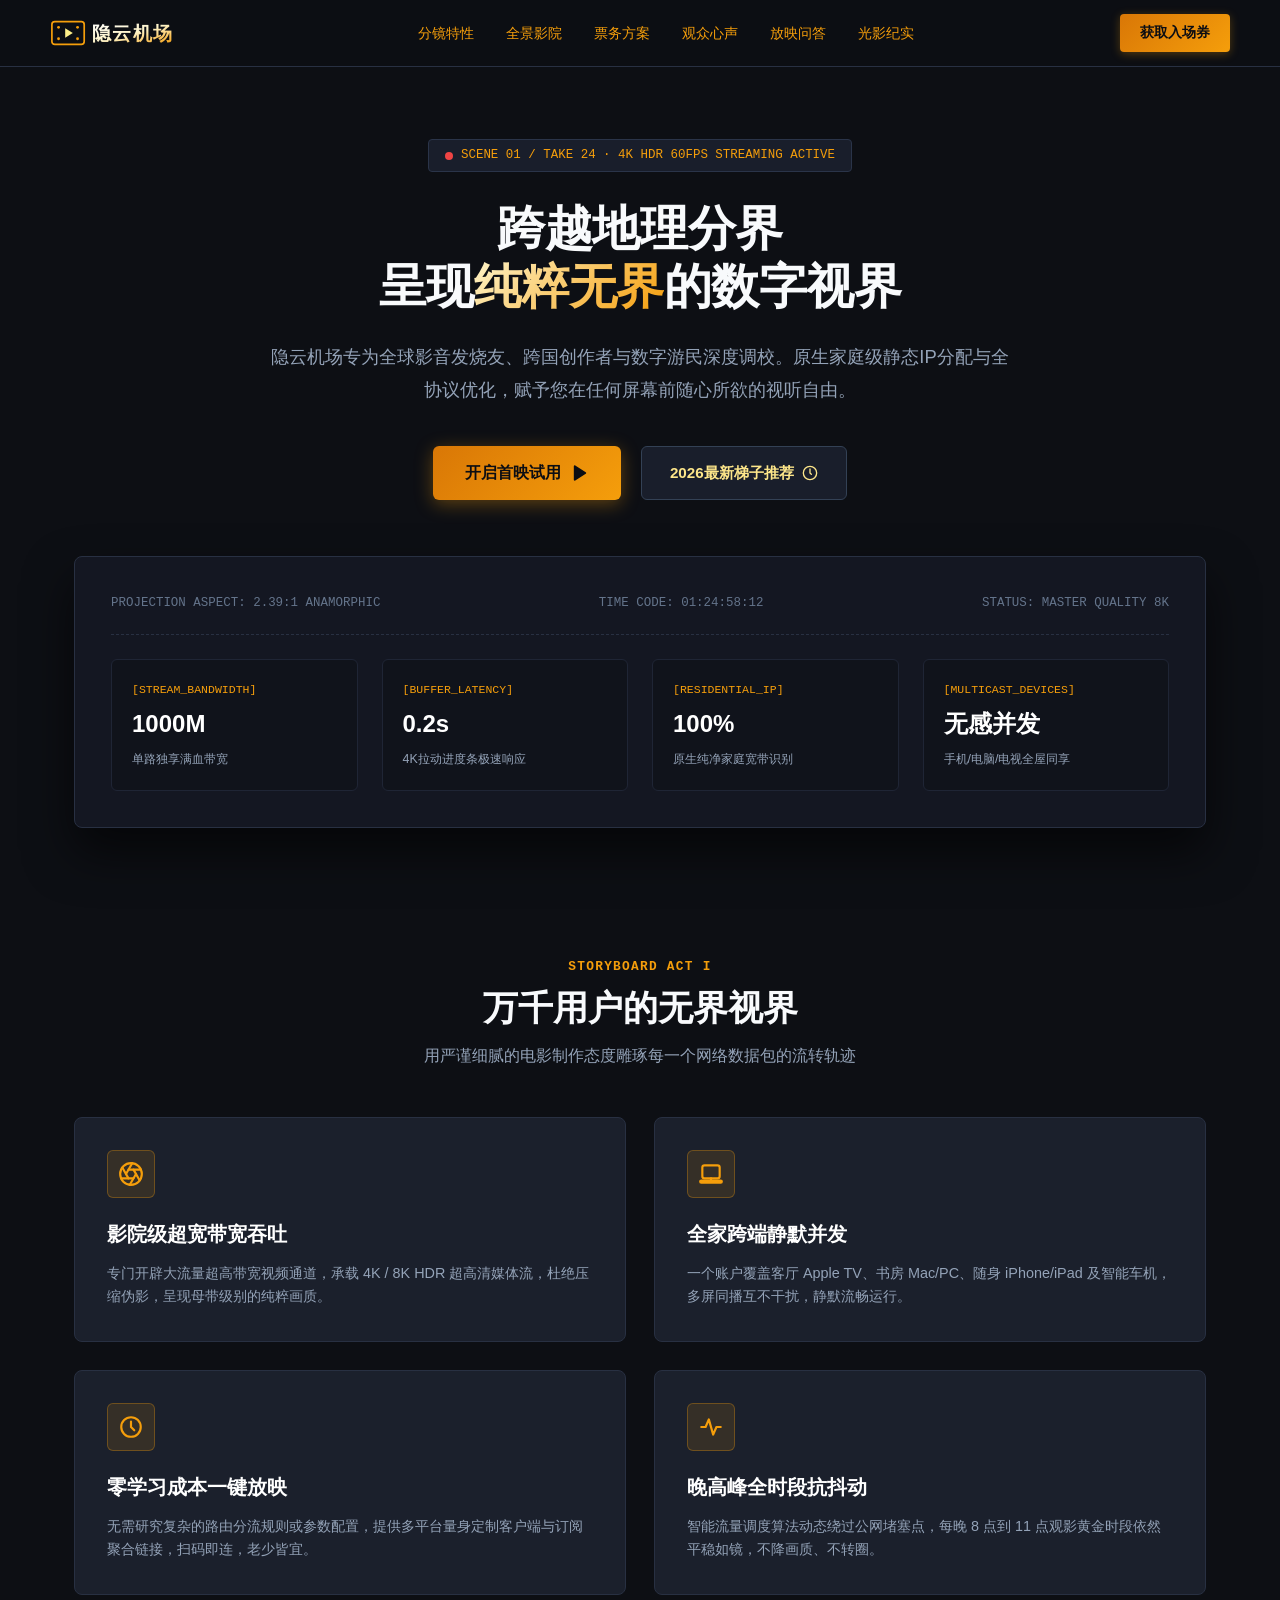
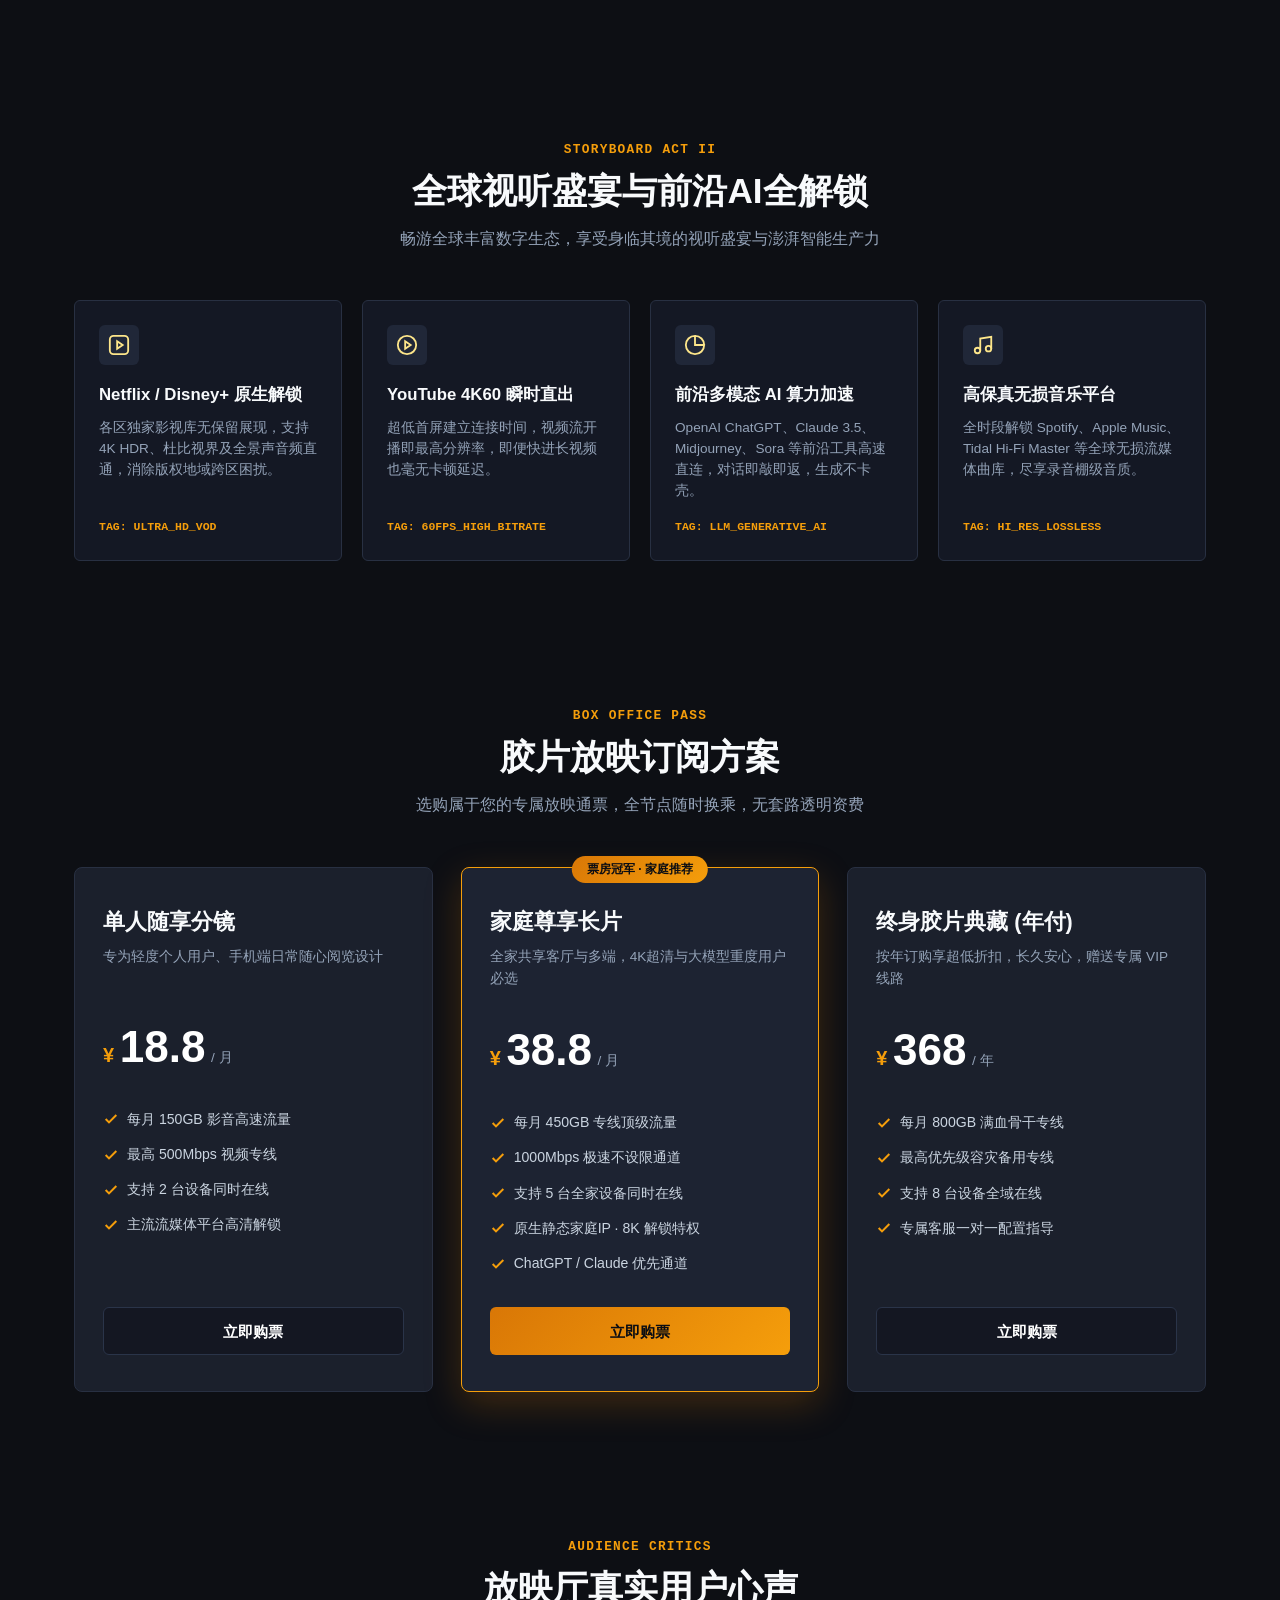
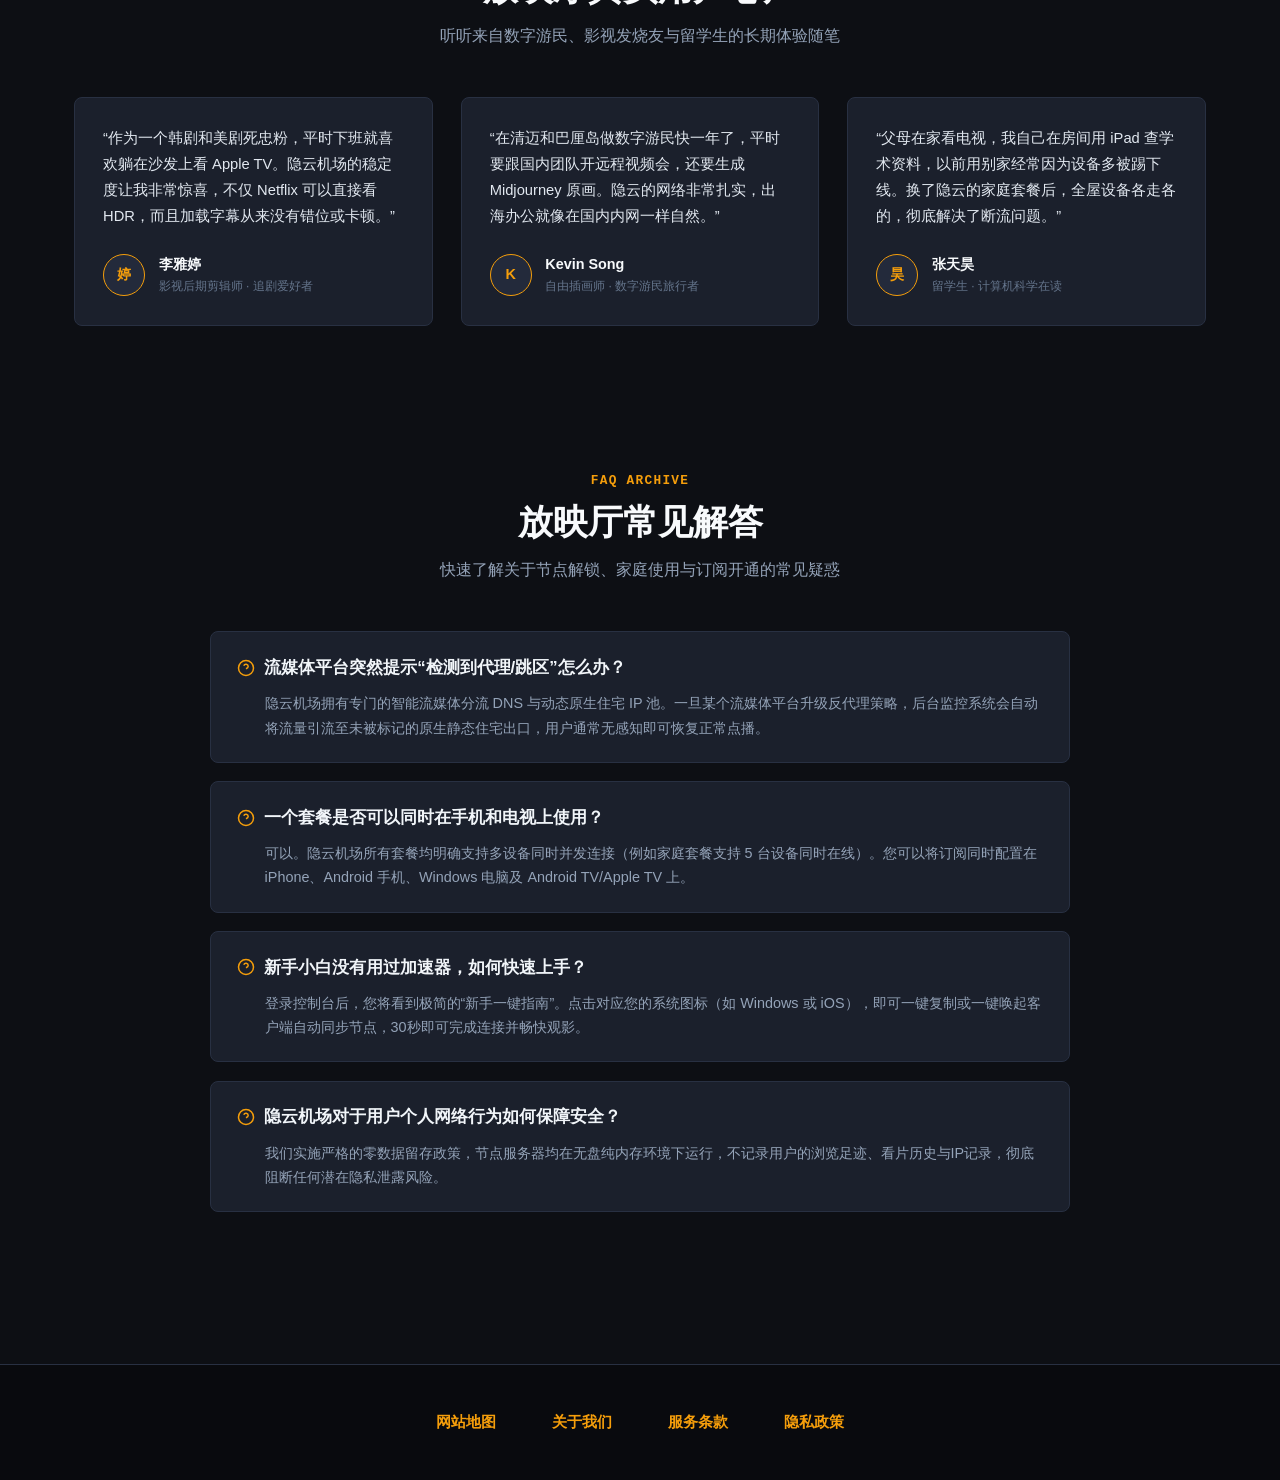
==== index.html @ b5c34b75 "feat: initial commit for yinyuncloud.lifestyle landing page and SEO system" ====
<!DOCTYPE html>
<html lang="zh-CN">
<head>
  <meta charset="UTF-8">
  <meta name="viewport" content="width=device-width, initial-scale=1.0">
  <title>隐云机场 - 4K杜比流媒体极速秒开与家庭多端网络加速首选</title>
  <meta name="description" content="专为全球影音发烧友打造的隐云机场，精选原生静态住宅IP与影院级大带宽专线，完美点亮Apple TV杜比视界。全平台一键配置，多设备静默并发，带来4K/8K无损视听极速秒开体验，各大权威媒体高分机场推荐品牌，畅享纯粹无界的数字生活。">
  <meta name="keywords" content="隐云机场, 网络加速, 极速秒开, 机场推荐, 流媒体解锁, Apple TV梯子, 杜比视界专线, Netflix节点">
  <link rel="canonical" href="https://yinyuncloud.lifestyle/">

  <!-- Open Graph / Facebook -->
  <meta property="og:type" content="website">
  <meta property="og:url" content="https://yinyuncloud.lifestyle/">
  <meta property="og:title" content="隐云机场 - 4K杜比流媒体极速秒开与家庭多端网络加速首选">
  <meta property="og:description" content="专为全球影音发烧友打造的隐云机场，精选原生静态住宅IP与影院级大带宽专线，完美点亮Apple TV杜比视界。全平台一键配置，多设备静默并发，带来4K/8K无损视听极速秒开体验，各大权威媒体高分机场推荐品牌，畅享纯粹无界的数字生活。">
  <meta property="og:site_name" content="隐云机场">
  <meta property="og:locale" content="zh_CN">

  <!-- Twitter Card -->
  <meta name="twitter:card" content="summary_large_image">
  <meta name="twitter:url" content="https://yinyuncloud.lifestyle/">
  <meta name="twitter:title" content="隐云机场 - 4K杜比流媒体极速秒开与家庭多端网络加速首选">
  <meta name="twitter:description" content="专为全球影音发烧友打造的隐云机场，精选原生静态住宅IP与影院级大带宽专线，完美点亮Apple TV杜比视界。全平台一键配置，多设备静默并发，带来4K/8K无损视听极速秒开体验，各大权威媒体高分机场推荐品牌，畅享纯粹无界的数字生活。">

  <!-- JSON-LD Product Schema -->
  <script type="application/ld+json">
  {
    "@context": "https://schema.org",
    "@type": "Product",
    "name": "隐云机场 4K杜比流媒体专线网络加速服务",
    "brand": {
      "@type": "Brand",
      "name": "隐云机场"
    },
    "description": "专为全球影音发烧友与家庭多端打造的影院级网络加速订阅，精选原生住宅IP与大带宽专线，支持Netflix/Apple TV杜比视界与YouTube 4K60帧极速秒开。",
    "url": "https://yinyuncloud.lifestyle/",
    "offers": {
      "@type": "AggregateOffer",
      "priceCurrency": "CNY",
      "lowPrice": "19.9",
      "highPrice": "49.9",
      "offerCount": "3"
    },
    "aggregateRating": {
      "@type": "AggregateRating",
      "ratingValue": "4.96",
      "reviewCount": "1080"
    }
  }
  </script>
  <link rel="stylesheet" href="style.css">
</head>
<body>

  <!-- 顶部导演导航条 -->
  <nav class="director-bar">
    <div class="bar-layout">
      <a href="index.html" class="brand-cinema" aria-label="隐云机场首页">
        <!-- 电影主题深度融合Logo：变焦光晕与24FPS画幅标记字形 -->
        <svg viewBox="0 0 170 40" fill="none" xmlns="http://www.w3.org/2000/svg">
          <defs>
            <linearGradient id="lensFlare" x1="0%" y1="50%" x2="100%" y2="50%">
              <stop offset="0%" stop-color="#f59e0b" stop-opacity="0" />
              <stop offset="30%" stop-color="#f59e0b" />
              <stop offset="50%" stop-color="#fef08a" />
              <stop offset="70%" stop-color="#f59e0b" />
              <stop offset="100%" stop-color="#d97706" stop-opacity="0" />
            </linearGradient>
            <linearGradient id="goldFont" x1="0%" y1="0%" x2="100%" y2="100%">
              <stop offset="0%" stop-color="#ffffff" />
              <stop offset="50%" stop-color="#fef3c7" />
              <stop offset="100%" stop-color="#f59e0b" />
            </linearGradient>
          </defs>
          <!-- 胶片孔与画框 -->
          <rect x="2" y="8" width="34" height="24" rx="3" stroke="#f59e0b" stroke-width="1.8" />
          <circle cx="9" cy="14" r="1.5" fill="#f59e0b" />
          <circle cx="9" cy="26" r="1.5" fill="#f59e0b" />
          <circle cx="29" cy="14" r="1.5" fill="#f59e0b" />
          <circle cx="29" cy="26" r="1.5" fill="#f59e0b" />
          <polygon points="16,15 24,20 16,25" fill="#fef08a" />
          <!-- 变焦横贯光晕细线 -->
          <line x1="38" y1="20" x2="168" y2="20" stroke="url(#lensFlare)" stroke-width="1.5" />
          <!-- 品牌字形 -->
          <text x="44" y="27" font-family="-apple-system, BlinkMacSystemFont, sans-serif" font-size="20" font-weight="900" fill="url(#goldFont)" letter-spacing="1.5">隐云机场</text>
        </svg>
      </a>
      <ul class="director-nav-links">
        <li><a href="#storyboard">分镜特性</a></li>
        <li><a href="#theater">全景影院</a></li>
        <li><a href="#plans">票务方案</a></li>
        <li><a href="#reviews">观众心声</a></li>
        <li><a href="#faq">放映问答</a></li>
        <li><a href="cinema-chronicles.html">光影纪实</a></li>
      </ul>
      <div class="header-actions">
        <a href="https://ww012.twilightaff.com/#/?code=A56DH1Af" target="_blank" rel="nofollow" class="btn-ticket">获取入场券</a>
        <button class="nav-toggle" aria-label="切换导航菜单" aria-expanded="false">
          <span class="bar"></span>
          <span class="bar"></span>
          <span class="bar"></span>
        </button>
      </div>
    </div>
  </nav>

  <main>
    <!-- 2.39:1 宽画幅电影 Hero -->
    <header class="cinematic-hero">
      <div class="container">
        <div class="film-slate-badge">
          <span class="rec-dot"></span>
          <span>SCENE 01 / TAKE 24 · 4K HDR 60FPS STREAMING ACTIVE</span>
        </div>
        <h1 class="widescreen-title">
          跨越地理分界<br>
          呈现<span>纯粹无界</span>的数字视界
        </h1>
        <p class="widescreen-synopsis">
          隐云机场专为全球影音发烧友、跨国创作者与数字游民深度调校。原生家庭级静态IP分配与全协议优化，赋予您在任何屏幕前随心所欲的视听自由。
        </p>
        <div class="cinema-cta-dock">
          <a href="https://ww012.twilightaff.com/#/?code=A56DH1Af" target="_blank" rel="nofollow" class="btn-film-premiere">
            <span>开启首映试用</span>
            <svg width="18" height="18" viewBox="0 0 24 24" fill="none" stroke="currentColor" stroke-width="2.5" stroke-linecap="round" stroke-linejoin="round">
              <polygon points="5 3 19 12 5 21 5 3"></polygon>
            </svg>
          </a>
          <a href="https://tizilab.net/paihang/" target="_blank" class="btn-film-pbn">
            <span>2026最新梯子推荐</span>
            <svg width="16" height="16" viewBox="0 0 24 24" fill="none" stroke="currentColor" stroke-width="2" stroke-linecap="round" stroke-linejoin="round">
              <circle cx="12" cy="12" r="10"></circle>
              <polyline points="12 6 12 12 14 14"></polyline>
            </svg>
          </a>
        </div>

        <!-- 2.39:1 宽画幅投影仪表盘 -->
        <div class="widescreen-frame-mockup">
          <div class="frame-topbar">
            <span>PROJECTION ASPECT: 2.39:1 ANAMORPHIC</span>
            <span>TIME CODE: 01:24:58:12</span>
            <span>STATUS: MASTER QUALITY 8K</span>
          </div>
          <div class="frame-metrics-grid">
            <div class="metric-strip-card">
              <div class="tag">[STREAM_BANDWIDTH]</div>
              <div class="val">1000M</div>
              <div class="sub">单路独享满血带宽</div>
            </div>
            <div class="metric-strip-card">
              <div class="tag">[BUFFER_LATENCY]</div>
              <div class="val">0.2s</div>
              <div class="sub">4K拉动进度条极速响应</div>
            </div>
            <div class="metric-strip-card">
              <div class="tag">[RESIDENTIAL_IP]</div>
              <div class="val">100%</div>
              <div class="sub">原生纯净家庭宽带识别</div>
            </div>
            <div class="metric-strip-card">
              <div class="tag">[MULTICAST_DEVICES]</div>
              <div class="val">无感并发</div>
              <div class="sub">手机/电脑/电视全屋同享</div>
            </div>
          </div>
        </div>
      </div>
    </header>

    <!-- 核心优势（去模板化标题：万千用户的无界视界） -->
    <section class="cinema-section" id="storyboard">
      <div class="container">
        <div class="section-head">
          <div class="scene-index">STORYBOARD ACT I</div>
          <h2 class="scene-title">万千用户的无界视界</h2>
          <p class="scene-desc">用严谨细腻的电影制作态度雕琢每一个网络数据包的流转轨迹</p>
        </div>
        <div class="storyboard-grid">
          <!-- 卡片 1 -->
          <div class="storyboard-card">
            <div class="aperture-box">
              <svg viewBox="0 0 24 24" fill="none" stroke="currentColor" stroke-width="2" stroke-linecap="round" stroke-linejoin="round">
                <!-- 自研光圈聚焦镜头SVG -->
                <circle cx="12" cy="12" r="10"></circle>
                <line x1="14.31" y1="8" x2="20.05" y2="17.94"></line>
                <line x1="9.69" y1="8" x2="21.17" y2="8"></line>
                <line x1="7.38" y1="12" x2="13.12" y2="2.06"></line>
                <line x1="9.69" y1="16" x2="3.95" y2="6.06"></line>
                <line x1="14.31" y1="16" x2="2.83" y2="16"></line>
                <line x1="16.62" y1="12" x2="10.88" y2="21.94"></line>
              </svg>
            </div>
            <h3 class="card-heading">影院级超宽带宽吞吐</h3>
            <p class="card-text">
              专门开辟大流量超高带宽视频通道，承载 4K / 8K HDR 超高清媒体流，杜绝压缩伪影，呈现母带级别的纯粹画质。
            </p>
          </div>
          <!-- 卡片 2 -->
          <div class="storyboard-card">
            <div class="aperture-box">
              <svg viewBox="0 0 24 24" fill="none" stroke="currentColor" stroke-width="2" stroke-linecap="round" stroke-linejoin="round">
                <!-- 自研跨设备协同SVG -->
                <rect x="4" y="4" width="16" height="12" rx="2"></rect>
                <rect x="2" y="18" width="20" height="2" rx="1"></rect>
                <line x1="12" y1="16" x2="12" y2="18"></line>
              </svg>
            </div>
            <h3 class="card-heading">全家跨端静默并发</h3>
            <p class="card-text">
              一个账户覆盖客厅 Apple TV、书房 Mac/PC、随身 iPhone/iPad 及智能车机，多屏同播互不干扰，静默流畅运行。
            </p>
          </div>
          <!-- 卡片 3 -->
          <div class="storyboard-card">
            <div class="aperture-box">
              <svg viewBox="0 0 24 24" fill="none" stroke="currentColor" stroke-width="2" stroke-linecap="round" stroke-linejoin="round">
                <!-- 自研即开即用SVG -->
                <circle cx="12" cy="12" r="9"></circle>
                <path d="M12 7v5l3 3"></path>
              </svg>
            </div>
            <h3 class="card-heading">零学习成本一键放映</h3>
            <p class="card-text">
              无需研究复杂的路由分流规则或参数配置，提供多平台量身定制客户端与订阅聚合链接，扫码即连，老少皆宜。
            </p>
          </div>
          <!-- 卡片 4 -->
          <div class="storyboard-card">
            <div class="aperture-box">
              <svg viewBox="0 0 24 24" fill="none" stroke="currentColor" stroke-width="2" stroke-linecap="round" stroke-linejoin="round">
                <!-- 自研高峰平抑波形SVG -->
                <path d="M3 12h4l3-7 4 14 3-7h4"></path>
              </svg>
            </div>
            <h3 class="card-heading">晚高峰全时段抗抖动</h3>
            <p class="card-text">
              智能流量调度算法动态绕过公网堵塞点，每晚 8 点到 11 点观影黄金时段依然平稳如镜，不降画质、不转圈。
            </p>
          </div>
        </div>
      </div>
    </section>

    <!-- 全球视听盛宴与前沿AI全解锁（4张卡片） -->
    <section class="cinema-section" id="theater">
      <div class="container">
        <div class="section-head">
          <div class="scene-index">STORYBOARD ACT II</div>
          <h2 class="scene-title">全球视听盛宴与前沿AI全解锁</h2>
          <p class="scene-desc">畅游全球丰富数字生态，享受身临其境的视听盛宴与澎湃智能生产力</p>
        </div>
        <div class="stream-theater-grid">
          <div class="theater-card">
            <div class="theater-icon-top">
              <svg viewBox="0 0 24 24" fill="none" stroke="currentColor" stroke-width="2"><rect x="2" y="2" width="20" height="20" rx="4"></rect><path d="M10 8l6 4-6 4V8z"></path></svg>
            </div>
            <h3 class="theater-title">Netflix / Disney+ 原生解锁</h3>
            <p class="theater-summary">
              各区独家影视库无保留展现，支持 4K HDR、杜比视界及全景声音频直通，消除版权地域跨区困扰。
            </p>
            <span class="theater-badge">TAG: ULTRA_HD_VOD</span>
          </div>

          <div class="theater-card">
            <div class="theater-icon-top">
              <svg viewBox="0 0 24 24" fill="none" stroke="currentColor" stroke-width="2"><circle cx="12" cy="12" r="10"></circle><polygon points="10 8 16 12 10 16 10 8"></polygon></svg>
            </div>
            <h3 class="theater-title">YouTube 4K60 瞬时直出</h3>
            <p class="theater-summary">
              超低首屏建立连接时间，视频流开播即最高分辨率，即便快进长视频也毫无卡顿延迟。
            </p>
            <span class="theater-badge">TAG: 60FPS_HIGH_BITRATE</span>
          </div>

          <div class="theater-card">
            <div class="theater-icon-top">
              <svg viewBox="0 0 24 24" fill="none" stroke="currentColor" stroke-width="2"><path d="M12 2a10 10 0 1 0 10 10H12V2z"></path><path d="M12 2a10 10 0 0 1 10 10"></path></svg>
            </div>
            <h3 class="theater-title">前沿多模态 AI 算力加速</h3>
            <p class="theater-summary">
              OpenAI ChatGPT、Claude 3.5、Midjourney、Sora 等前沿工具高速直连，对话即敲即返，生成不卡壳。
            </p>
            <span class="theater-badge">TAG: LLM_GENERATIVE_AI</span>
          </div>

          <div class="theater-card">
            <div class="theater-icon-top">
              <svg viewBox="0 0 24 24" fill="none" stroke="currentColor" stroke-width="2"><path d="M9 18V5l12-2v13"></path><circle cx="6" cy="18" r="3"></circle><circle cx="18" cy="16" r="3"></circle></svg>
            </div>
            <h3 class="theater-title">高保真无损音乐平台</h3>
            <p class="theater-summary">
              全时段解锁 Spotify、Apple Music、Tidal Hi-Fi Master 等全球无损流媒体曲库，尽享录音棚级音质。
            </p>
            <span class="theater-badge">TAG: HI_RES_LOSSLESS</span>
          </div>
        </div>
      </div>
    </section>

    <!-- 价格对比表（3个方案） -->
    <section class="cinema-section" id="plans">
      <div class="container">
        <div class="section-head">
          <div class="scene-index">BOX OFFICE PASS</div>
          <h2 class="scene-title">胶片放映订阅方案</h2>
          <p class="scene-desc">选购属于您的专属放映通票，全节点随时换乘，无套路透明资费</p>
        </div>
        <div class="pricing-story-grid">
          <!-- 方案 1 -->
          <div class="film-pricing-card">
            <h3 class="plan-roll-title">单人随享分镜</h3>
            <p class="plan-roll-desc">专为轻度个人用户、手机端日常随心阅览设计</p>
            <div class="price-box-cinema">
              <span class="currency-mark">¥</span>
              <span class="price-digit">18.8</span>
              <span class="period-mark">/ 月</span>
            </div>
            <ul class="script-features">
              <li>
                <svg viewBox="0 0 24 24" fill="none" stroke="currentColor" stroke-width="3"><polyline points="20 6 9 17 4 12"></polyline></svg>
                <span>每月 150GB 影音高速流量</span>
              </li>
              <li>
                <svg viewBox="0 0 24 24" fill="none" stroke="currentColor" stroke-width="3"><polyline points="20 6 9 17 4 12"></polyline></svg>
                <span>最高 500Mbps 视频专线</span>
              </li>
              <li>
                <svg viewBox="0 0 24 24" fill="none" stroke="currentColor" stroke-width="3"><polyline points="20 6 9 17 4 12"></polyline></svg>
                <span>支持 2 台设备同时在线</span>
              </li>
              <li>
                <svg viewBox="0 0 24 24" fill="none" stroke="currentColor" stroke-width="3"><polyline points="20 6 9 17 4 12"></polyline></svg>
                <span>主流流媒体平台高清解锁</span>
              </li>
            </ul>
            <a href="https://ww012.twilightaff.com/#/?code=A56DH1Af" target="_blank" rel="nofollow" class="btn-buy-ticket">立即购票</a>
          </div>

          <!-- 方案 2 (推荐) -->
          <div class="film-pricing-card box-office-star">
            <div class="box-office-banner">票房冠军 · 家庭推荐</div>
            <h3 class="plan-roll-title">家庭尊享长片</h3>
            <p class="plan-roll-desc">全家共享客厅与多端，4K超清与大模型重度用户必选</p>
            <div class="price-box-cinema">
              <span class="currency-mark">¥</span>
              <span class="price-digit">38.8</span>
              <span class="period-mark">/ 月</span>
            </div>
            <ul class="script-features">
              <li>
                <svg viewBox="0 0 24 24" fill="none" stroke="currentColor" stroke-width="3"><polyline points="20 6 9 17 4 12"></polyline></svg>
                <span>每月 450GB 专线顶级流量</span>
              </li>
              <li>
                <svg viewBox="0 0 24 24" fill="none" stroke="currentColor" stroke-width="3"><polyline points="20 6 9 17 4 12"></polyline></svg>
                <span>1000Mbps 极速不设限通道</span>
              </li>
              <li>
                <svg viewBox="0 0 24 24" fill="none" stroke="currentColor" stroke-width="3"><polyline points="20 6 9 17 4 12"></polyline></svg>
                <span>支持 5 台全家设备同时在线</span>
              </li>
              <li>
                <svg viewBox="0 0 24 24" fill="none" stroke="currentColor" stroke-width="3"><polyline points="20 6 9 17 4 12"></polyline></svg>
                <span>原生静态家庭IP · 8K 解锁特权</span>
              </li>
              <li>
                <svg viewBox="0 0 24 24" fill="none" stroke="currentColor" stroke-width="3"><polyline points="20 6 9 17 4 12"></polyline></svg>
                <span>ChatGPT / Claude 优先通道</span>
              </li>
            </ul>
            <a href="https://ww012.twilightaff.com/#/?code=A56DH1Af" target="_blank" rel="nofollow" class="btn-buy-ticket">立即购票</a>
          </div>

          <!-- 方案 3 -->
          <div class="film-pricing-card">
            <h3 class="plan-roll-title">终身胶片典藏 (年付)</h3>
            <p class="plan-roll-desc">按年订购享超低折扣，长久安心，赠送专属 VIP 线路</p>
            <div class="price-box-cinema">
              <span class="currency-mark">¥</span>
              <span class="price-digit">368</span>
              <span class="period-mark">/ 年</span>
            </div>
            <ul class="script-features">
              <li>
                <svg viewBox="0 0 24 24" fill="none" stroke="currentColor" stroke-width="3"><polyline points="20 6 9 17 4 12"></polyline></svg>
                <span>每月 800GB 满血骨干专线</span>
              </li>
              <li>
                <svg viewBox="0 0 24 24" fill="none" stroke="currentColor" stroke-width="3"><polyline points="20 6 9 17 4 12"></polyline></svg>
                <span>最高优先级容灾备用专线</span>
              </li>
              <li>
                <svg viewBox="0 0 24 24" fill="none" stroke="currentColor" stroke-width="3"><polyline points="20 6 9 17 4 12"></polyline></svg>
                <span>支持 8 台设备全域在线</span>
              </li>
              <li>
                <svg viewBox="0 0 24 24" fill="none" stroke="currentColor" stroke-width="3"><polyline points="20 6 9 17 4 12"></polyline></svg>
                <span>专属客服一对一配置指导</span>
              </li>
            </ul>
            <a href="https://ww012.twilightaff.com/#/?code=A56DH1Af" target="_blank" rel="nofollow" class="btn-buy-ticket">立即购票</a>
          </div>
        </div>
      </div>
    </section>

    <!-- 观众心声真实评价 -->
    <section class="cinema-section" id="reviews">
      <div class="container">
        <div class="section-head">
          <div class="scene-index">AUDIENCE CRITICS</div>
          <h2 class="scene-title">放映厅真实用户心声</h2>
          <p class="scene-desc">听听来自数字游民、影视发烧友与留学生的长期体验随笔</p>
        </div>
        <div class="reviews-grid">
          <div class="review-card">
            <p class="review-content">
              “作为一个韩剧和美剧死忠粉，平时下班就喜欢躺在沙发上看 Apple TV。隐云机场的稳定度让我非常惊喜，不仅 Netflix 可以直接看 HDR，而且加载字幕从来没有错位或卡顿。”
            </p>
            <div class="reviewer-meta">
              <div class="reviewer-avatar">婷</div>
              <div class="reviewer-info">
                <h4>李雅婷</h4>
                <p>影视后期剪辑师 · 追剧爱好者</p>
              </div>
            </div>
          </div>
          <div class="review-card">
            <p class="review-content">
              “在清迈和巴厘岛做数字游民快一年了，平时要跟国内团队开远程视频会，还要生成 Midjourney 原画。隐云的网络非常扎实，出海办公就像在国内内网一样自然。”
            </p>
            <div class="reviewer-meta">
              <div class="reviewer-avatar">K</div>
              <div class="reviewer-info">
                <h4>Kevin Song</h4>
                <p>自由插画师 · 数字游民旅行者</p>
              </div>
            </div>
          </div>
          <div class="review-card">
            <p class="review-content">
              “父母在家看电视，我自己在房间用 iPad 查学术资料，以前用别家经常因为设备多被踢下线。换了隐云的家庭套餐后，全屋设备各走各的，彻底解决了断流问题。”
            </p>
            <div class="reviewer-meta">
              <div class="reviewer-avatar">昊</div>
              <div class="reviewer-info">
                <h4>张天昊</h4>
                <p>留学生 · 计算机科学在读</p>
              </div>
            </div>
          </div>
        </div>
      </div>
    </section>

    <!-- 常见问答 FAQ -->
    <section class="cinema-section" id="faq">
      <div class="container">
        <div class="section-head">
          <div class="scene-index">FAQ ARCHIVE</div>
          <h2 class="scene-title">放映厅常见解答</h2>
          <p class="scene-desc">快速了解关于节点解锁、家庭使用与订阅开通的常见疑惑</p>
        </div>
        <div class="faq-accordion-box">
          <div class="faq-cinematic-item">
            <h3 class="faq-scene-ask">
              <svg viewBox="0 0 24 24" fill="none" stroke="currentColor" stroke-width="2"><circle cx="12" cy="12" r="10"></circle><path d="M9.09 9a3 3 0 0 1 5.83 1c0 2-3 3-3 3"></path><line x1="12" y1="17" x2="12.01" y2="17"></line></svg>
              <span>流媒体平台突然提示“检测到代理/跳区”怎么办？</span>
            </h3>
            <p class="faq-scene-answer">
              隐云机场拥有专门的智能流媒体分流 DNS 与动态原生住宅 IP 池。一旦某个流媒体平台升级反代理策略，后台监控系统会自动将流量引流至未被标记的原生静态住宅出口，用户通常无感知即可恢复正常点播。
            </p>
          </div>
          <div class="faq-cinematic-item">
            <h3 class="faq-scene-ask">
              <svg viewBox="0 0 24 24" fill="none" stroke="currentColor" stroke-width="2"><circle cx="12" cy="12" r="10"></circle><path d="M9.09 9a3 3 0 0 1 5.83 1c0 2-3 3-3 3"></path><line x1="12" y1="17" x2="12.01" y2="17"></line></svg>
              <span>一个套餐是否可以同时在手机和电视上使用？</span>
            </h3>
            <p class="faq-scene-answer">
              可以。隐云机场所有套餐均明确支持多设备同时并发连接（例如家庭套餐支持 5 台设备同时在线）。您可以将订阅同时配置在 iPhone、Android 手机、Windows 电脑及 Android TV/Apple TV 上。
            </p>
          </div>
          <div class="faq-cinematic-item">
            <h3 class="faq-scene-ask">
              <svg viewBox="0 0 24 24" fill="none" stroke="currentColor" stroke-width="2"><circle cx="12" cy="12" r="10"></circle><path d="M9.09 9a3 3 0 0 1 5.83 1c0 2-3 3-3 3"></path><line x1="12" y1="17" x2="12.01" y2="17"></line></svg>
              <span>新手小白没有用过加速器，如何快速上手？</span>
            </h3>
            <p class="faq-scene-answer">
              登录控制台后，您将看到极简的“新手一键指南”。点击对应您的系统图标（如 Windows 或 iOS），即可一键复制或一键唤起客户端自动同步节点，30秒即可完成连接并畅快观影。
            </p>
          </div>
          <div class="faq-cinematic-item">
            <h3 class="faq-scene-ask">
              <svg viewBox="0 0 24 24" fill="none" stroke="currentColor" stroke-width="2"><circle cx="12" cy="12" r="10"></circle><path d="M9.09 9a3 3 0 0 1 5.83 1c0 2-3 3-3 3"></path><line x1="12" y1="17" x2="12.01" y2="17"></line></svg>
              <span>隐云机场对于用户个人网络行为如何保障安全？</span>
            </h3>
            <p class="faq-scene-answer">
              我们实施严格的零数据留存政策，节点服务器均在无盘纯内存环境下运行，不记录用户的浏览足迹、看片历史与IP记录，彻底阻断任何潜在隐私泄露风险。
            </p>
          </div>
        </div>
      </div>
    </section>
  </main>

  <!-- 演职员表页脚（严格仅限4个标题） -->
  <footer class="film-credits">
    <div class="container">
      <ul class="credits-nav-list">
        <li><a href="sitemap.html">网站地图</a></li>
        <li><a href="about.html">关于我们</a></li>
        <li><a href="terms.html">服务条款</a></li>
        <li><a href="privacy.html">隐私政策</a></li>
      </ul>
    </div>
  </footer>

  <script src="nav.js" defer></script>
</body>
</html>
---- style.css ----
/* yinyuncloud.lifestyle - 宽幅宽银幕叙事 / 电影胶片画幅设计系统 */
:root {
  --cinema-bg: #0d0f14;
  --cinema-surface: #141720;
  --cinema-card: #1b202c;
  --cinema-border: #283042;
  --cinema-amber: #f59e0b;
  --cinema-gold: #d97706;
  --cinema-red: #ef4444;
  --cinema-text: #f8fafc;
  --cinema-muted: #94a3b8;
  --cinema-dim: #64748b;
  --font-editorial: -apple-system, BlinkMacSystemFont, "Segoe UI", Roboto, "PingFang SC", "Hiragino Sans GB", sans-serif;
}

* {
  box-sizing: border-box;
  margin: 0;
  padding: 0;
}

body {
  font-family: var(--font-editorial);
  background-color: var(--cinema-bg);
  color: var(--cinema-text);
  line-height: 1.65;
  overflow-x: hidden;
  -webkit-font-smoothing: antialiased;
}

.container {
  max-width: 1180px;
  margin: 0 auto;
  padding: 0 1.5rem;
}

/* 顶部导演导航条 */
.director-bar {
  position: sticky;
  top: 0;
  z-index: 99;
  background: rgba(13, 15, 20, 0.96);
  border-bottom: 1px solid var(--cinema-border);
  padding: 0.85rem 1.5rem;
}

.bar-layout {
  max-width: 1180px;
  margin: 0 auto;
  display: flex;
  align-items: center;
  justify-content: space-between;
}

.brand-cinema {
  display: flex;
  align-items: center;
  gap: 0.85rem;
  text-decoration: none;
  color: var(--cinema-text);
}

.brand-cinema svg {
  height: 38px;
  width: auto;
}

.director-nav-links {
  display: flex;
  align-items: center;
  gap: 2rem;
  list-style: none;
}

.director-nav-links a {
  color: var(--cinema-muted);
  text-decoration: none;
  font-size: 0.9rem;
  font-weight: 500;
  transition: color 0.2s;
}

.director-nav-links a:hover {
  color: var(--cinema-amber);
}

.header-actions {
  display: flex;
  align-items: center;
  gap: 0.75rem;
}

.btn-ticket,
.btn-ticket:link,
.btn-ticket:visited {
  background: linear-gradient(135deg, var(--cinema-gold), var(--cinema-amber));
  color: #0b0d13 !important;
  -webkit-text-fill-color: #0b0d13 !important;
  font-weight: 800;
  font-size: 0.85rem;
  padding: 0.5rem 1.25rem;
  border-radius: 4px;
  text-decoration: none;
  box-shadow: 0 2px 10px rgba(245, 158, 11, 0.3);
  transition: transform 0.2s;
  white-space: nowrap;
}

.btn-ticket:hover,
.btn-ticket:focus,
.btn-ticket:active {
  color: #0b0d13 !important;
  -webkit-text-fill-color: #0b0d13 !important;
  transform: translateY(-1px);
}

.nav-toggle {
  display: none;
}

/* 2.39:1 宽荧幕电影 Hero 区域 */
.cinematic-hero {
  padding: 4.5rem 0 3.5rem;
  position: relative;
  text-align: center;
}

.film-slate-badge {
  display: inline-flex;
  align-items: center;
  gap: 0.5rem;
  background: #191e2b;
  border: 1px solid #2a3449;
  padding: 0.35rem 1rem;
  border-radius: 4px;
  font-size: 0.78rem;
  color: var(--cinema-amber);
  margin-bottom: 1.75rem;
  font-family: ui-monospace, SFMono-Regular, monospace;
}

.rec-dot {
  width: 8px;
  height: 8px;
  background-color: var(--cinema-red);
  border-radius: 50%;
  animation: pulseRec 1.8s infinite;
}

@keyframes pulseRec {
  0%, 100% { opacity: 1; }
  50% { opacity: 0.3; }
}

.widescreen-title {
  font-size: 3rem;
  font-weight: 900;
  line-height: 1.2;
  letter-spacing: -0.01em;
  max-width: 900px;
  margin: 0 auto 1.5rem;
}

.widescreen-title span {
  background: linear-gradient(135deg, #fef3c7, var(--cinema-amber));
  -webkit-background-clip: text;
  -webkit-text-fill-color: transparent;
}

.widescreen-synopsis {
  font-size: 1.15rem;
  color: var(--cinema-muted);
  max-width: 740px;
  margin: 0 auto 2.5rem;
  line-height: 1.8;
}

.cinema-cta-dock {
  display: flex;
  justify-content: center;
  flex-wrap: wrap;
  gap: 1.25rem;
  margin-bottom: 3.5rem;
}

.btn-film-premiere,
.btn-film-premiere:link,
.btn-film-premiere:visited {
  min-height: 48px;
  padding: 0.85rem 2rem;
  background: linear-gradient(135deg, #d97706, #f59e0b);
  color: #0b0d13 !important;
  -webkit-text-fill-color: #0b0d13 !important;
  text-decoration: none;
  font-weight: 800;
  font-size: 1rem;
  border-radius: 6px;
  display: inline-flex;
  align-items: center;
  justify-content: center;
  gap: 0.6rem;
  box-shadow: 0 4px 18px rgba(245, 158, 11, 0.35);
  transition: all 0.2s ease;
}

.btn-film-premiere span {
  color: #0b0d13 !important;
  -webkit-text-fill-color: #0b0d13 !important;
}

.btn-film-premiere svg {
  stroke: #0b0d13 !important;
  fill: #0b0d13 !important;
}

.btn-film-premiere:hover,
.btn-film-premiere:focus,
.btn-film-premiere:active {
  color: #0b0d13 !important;
  -webkit-text-fill-color: #0b0d13 !important;
  transform: translateY(-2px);
  box-shadow: 0 8px 24px rgba(245, 158, 11, 0.5);
  background: linear-gradient(135deg, #b45309, #d97706);
}

.btn-film-premiere:hover span,
.btn-film-premiere:focus span,
.btn-film-premiere:active span {
  color: #0b0d13 !important;
  -webkit-text-fill-color: #0b0d13 !important;
}

.btn-film-premiere:hover svg,
.btn-film-premiere:focus svg,
.btn-film-premiere:active svg {
  stroke: #0b0d13 !important;
  fill: #0b0d13 !important;
}

.btn-film-pbn,
.btn-film-pbn:link,
.btn-film-pbn:visited {
  min-height: 48px;
  padding: 0.85rem 1.75rem;
  background: #191e2b;
  color: #fde68a !important;
  -webkit-text-fill-color: #fde68a !important;
  border: 1px solid #334155;
  text-decoration: none;
  font-weight: 700;
  font-size: 0.95rem;
  border-radius: 6px;
  display: inline-flex;
  align-items: center;
  justify-content: center;
  gap: 0.5rem;
  transition: all 0.2s ease;
}

.btn-film-pbn span {
  color: #fde68a !important;
  -webkit-text-fill-color: #fde68a !important;
}

.btn-film-pbn svg {
  stroke: #fde68a !important;
}

.btn-film-pbn:hover,
.btn-film-pbn:focus,
.btn-film-pbn:active {
  background: #252c3d;
  color: #ffffff !important;
  -webkit-text-fill-color: #ffffff !important;
  border-color: var(--cinema-amber);
  transform: translateY(-2px);
}

.btn-film-pbn:hover span,
.btn-film-pbn:focus span,
.btn-film-pbn:active span {
  color: #ffffff !important;
  -webkit-text-fill-color: #ffffff !important;
}

.btn-film-pbn:hover svg,
.btn-film-pbn:focus svg,
.btn-film-pbn:active svg {
  stroke: #ffffff !important;
}

/* 2.39:1 宽画幅投影画框预览 */
.widescreen-frame-mockup {
  position: relative;
  background: #141722;
  border: 1px solid var(--cinema-border);
  border-radius: 8px;
  overflow: hidden;
  box-shadow: 0 24px 48px rgba(0, 0, 0, 0.6);
  padding: 2.25rem;
}

.frame-topbar {
  display: flex;
  justify-content: space-between;
  align-items: center;
  padding-bottom: 1.25rem;
  border-bottom: 1px dashed var(--cinema-border);
  margin-bottom: 1.5rem;
  font-family: ui-monospace, monospace;
  font-size: 0.78rem;
  color: var(--cinema-dim);
}

.frame-metrics-grid {
  display: grid;
  grid-template-columns: repeat(4, 1fr);
  gap: 1.5rem;
}

.metric-strip-card {
  background: #10131b;
  border: 1px solid #1f2535;
  border-radius: 6px;
  padding: 1.25rem;
  text-align: left;
}

.metric-strip-card .tag {
  font-size: 0.72rem;
  color: var(--cinema-amber);
  font-family: monospace;
}

.metric-strip-card .val {
  font-size: 1.5rem;
  font-weight: 800;
  color: #fff;
  margin: 0.35rem 0;
}

.metric-strip-card .sub {
  font-size: 0.78rem;
  color: var(--cinema-muted);
}

/* 板块通用头部 */
.cinema-section {
  padding: 4.5rem 0;
}

.section-head {
  text-align: center;
  max-width: 760px;
  margin: 0 auto 3rem;
}

.scene-index {
  font-family: ui-monospace, monospace;
  font-size: 0.8rem;
  font-weight: 700;
  color: var(--cinema-amber);
  letter-spacing: 0.1em;
  margin-bottom: 0.5rem;
}

.scene-title {
  font-size: 2.2rem;
  font-weight: 800;
  color: #f8fafc;
  line-height: 1.3;
}

.scene-desc {
  font-size: 1rem;
  color: var(--cinema-muted);
  margin-top: 0.75rem;
}

/* 核心优势板块 - 无界视界的分镜矩阵（4张宽卡片） */
.storyboard-grid {
  display: grid;
  grid-template-columns: repeat(2, 1fr);
  gap: 1.75rem;
}

.storyboard-card {
  background: var(--cinema-card);
  border: 1px solid var(--cinema-border);
  border-radius: 8px;
  padding: 2rem;
  position: relative;
  transition: transform 0.2s, border-color 0.2s;
}

.storyboard-card:hover {
  transform: translateY(-3px);
  border-color: rgba(245, 158, 11, 0.5);
}

.aperture-box {
  width: 48px;
  height: 48px;
  background: rgba(245, 158, 11, 0.12);
  border: 1px solid rgba(245, 158, 11, 0.3);
  border-radius: 6px;
  display: flex;
  align-items: center;
  justify-content: center;
  color: var(--cinema-amber);
  margin-bottom: 1.25rem;
}

.aperture-box svg {
  width: 26px;
  height: 26px;
}

.card-heading {
  font-size: 1.25rem;
  font-weight: 700;
  margin-bottom: 0.65rem;
  color: #fff;
}

.card-text {
  font-size: 0.9rem;
  color: var(--cinema-muted);
  line-height: 1.65;
}

/* 视听与AI支持（4张卡片） */
.stream-theater-grid {
  display: grid;
  grid-template-columns: repeat(4, 1fr);
  gap: 1.25rem;
}

.theater-card {
  background: #141824;
  border: 1px solid var(--cinema-border);
  border-radius: 6px;
  padding: 1.5rem;
  display: flex;
  flex-direction: column;
}

.theater-icon-top {
  width: 40px;
  height: 40px;
  border-radius: 6px;
  background: #202738;
  display: flex;
  align-items: center;
  justify-content: center;
  color: #fde68a;
  margin-bottom: 1rem;
}

.theater-icon-top svg {
  width: 22px;
  height: 22px;
}

.theater-title {
  font-size: 1.05rem;
  font-weight: 700;
  margin-bottom: 0.5rem;
}

.theater-summary {
  font-size: 0.85rem;
  color: var(--cinema-muted);
  line-height: 1.55;
  flex-grow: 1;
}

.theater-badge {
  font-size: 0.72rem;
  color: var(--cinema-amber);
  margin-top: 1rem;
  font-weight: 600;
  font-family: monospace;
}

/* 价格对比表（3个方案） */
.pricing-story-grid {
  display: grid;
  grid-template-columns: repeat(3, 1fr);
  gap: 1.75rem;
  align-items: stretch;
}

.film-pricing-card {
  background: var(--cinema-card);
  border: 1px solid var(--cinema-border);
  border-radius: 8px;
  padding: 2.25rem 1.75rem;
  display: flex;
  flex-direction: column;
  position: relative;
}

.film-pricing-card.box-office-star {
  border-color: var(--cinema-amber);
  background: #1d2332;
  box-shadow: 0 12px 36px rgba(217, 119, 6, 0.25);
}

.box-office-banner {
  position: absolute;
  top: -12px;
  left: 50%;
  transform: translateX(-50%);
  background: linear-gradient(135deg, #d97706, #f59e0b);
  color: #0b0d13;
  font-size: 0.75rem;
  font-weight: 800;
  padding: 0.25rem 0.95rem;
  border-radius: 20px;
}

.plan-roll-title {
  font-size: 1.35rem;
  font-weight: 800;
  margin-bottom: 0.4rem;
}

.plan-roll-desc {
  font-size: 0.85rem;
  color: var(--cinema-muted);
  min-height: 2.6rem;
}

.price-box-cinema {
  margin: 1.5rem 0;
  display: flex;
  align-items: baseline;
  gap: 0.35rem;
}

.currency-mark {
  font-size: 1.25rem;
  font-weight: 700;
  color: var(--cinema-amber);
}

.price-digit {
  font-size: 2.75rem;
  font-weight: 900;
  color: #fff;
}

.period-mark {
  font-size: 0.85rem;
  color: var(--cinema-muted);
}

.script-features {
  list-style: none;
  display: flex;
  flex-direction: column;
  gap: 0.75rem;
  margin-bottom: 2rem;
  flex-grow: 1;
}

.script-features li {
  font-size: 0.88rem;
  color: #cbd5e1;
  display: flex;
  align-items: center;
  gap: 0.5rem;
}

.script-features li svg {
  width: 16px;
  height: 16px;
  color: var(--cinema-amber);
  flex-shrink: 0;
}

.btn-buy-ticket,
.btn-buy-ticket:link,
.btn-buy-ticket:visited {
  min-height: 48px;
  display: flex;
  align-items: center;
  justify-content: center;
  background: #141722;
  color: #ffffff !important;
  -webkit-text-fill-color: #ffffff !important;
  text-decoration: none;
  font-weight: 700;
  font-size: 0.95rem;
  border-radius: 6px;
  border: 1px solid #2a3449;
  transition: all 0.2s ease;
}

.btn-buy-ticket:hover,
.btn-buy-ticket:focus,
.btn-buy-ticket:active {
  background: #252d3f;
  border-color: #475569;
  color: #ffffff !important;
  -webkit-text-fill-color: #ffffff !important;
}

.film-pricing-card.box-office-star .btn-buy-ticket,
.film-pricing-card.box-office-star .btn-buy-ticket:link,
.film-pricing-card.box-office-star .btn-buy-ticket:visited {
  background: linear-gradient(135deg, #d97706, #f59e0b);
  color: #0b0d13 !important;
  -webkit-text-fill-color: #0b0d13 !important;
  border: none;
}

.film-pricing-card.box-office-star .btn-buy-ticket:hover,
.film-pricing-card.box-office-star .btn-buy-ticket:focus,
.film-pricing-card.box-office-star .btn-buy-ticket:active {
  background: linear-gradient(135deg, #b45309, #d97706);
  color: #0b0d13 !important;
  -webkit-text-fill-color: #0b0d13 !important;
}

/* 观众心声实测（3张卡片） */
.reviews-grid {
  display: grid;
  grid-template-columns: repeat(3, 1fr);
  gap: 1.75rem;
}

.review-card {
  background: var(--cinema-card);
  border: 1px solid var(--cinema-border);
  border-radius: 8px;
  padding: 1.75rem;
  display: flex;
  flex-direction: column;
  justify-content: space-between;
}

.review-content {
  font-size: 0.92rem;
  color: #e2e8f0;
  line-height: 1.75;
  margin-bottom: 1.5rem;
}

.reviewer-meta {
  display: flex;
  align-items: center;
  gap: 0.85rem;
}

.reviewer-avatar {
  width: 42px;
  height: 42px;
  border-radius: 50%;
  background: #232a3b;
  border: 1px solid var(--cinema-amber);
  display: flex;
  align-items: center;
  justify-content: center;
  font-weight: 800;
  color: var(--cinema-amber);
  font-size: 0.9rem;
}

.reviewer-info h4 {
  font-size: 0.9rem;
  font-weight: 700;
}

.reviewer-info p {
  font-size: 0.75rem;
  color: var(--cinema-dim);
}

/* 放映厅常见解答 FAQ（4个） */
.faq-accordion-box {
  max-width: 860px;
  margin: 0 auto;
  display: flex;
  flex-direction: column;
  gap: 1.15rem;
}

.faq-cinematic-item {
  background: var(--cinema-card);
  border: 1px solid var(--cinema-border);
  border-radius: 8px;
  padding: 1.35rem 1.6rem;
}

.faq-scene-ask {
  font-size: 1.05rem;
  font-weight: 700;
  color: #f1f5f9;
  display: flex;
  align-items: center;
  gap: 0.6rem;
  margin-bottom: 0.6rem;
}

.faq-scene-ask svg {
  width: 18px;
  height: 18px;
  color: var(--cinema-amber);
  flex-shrink: 0;
}

.faq-scene-answer {
  font-size: 0.9rem;
  color: var(--cinema-muted);
  line-height: 1.7;
  padding-left: 1.75rem;
}

/* 演职员表页脚（严格4个标题） */
.film-credits {
  margin-top: 5rem;
  background: #090a0e;
  border-top: 1px solid var(--cinema-border);
  padding: 2.75rem 1.5rem;
}

.credits-nav-list {
  max-width: 760px;
  margin: 0 auto;
  display: flex;
  justify-content: center;
  align-items: center;
  gap: 3.5rem;
  list-style: none;
}

.credits-nav-list a {
  color: var(--cinema-muted);
  text-decoration: none;
  font-size: 0.95rem;
  font-weight: 600;
  transition: color 0.2s;
}

.credits-nav-list a:hover {
  color: var(--cinema-amber);
}

/* 子页面规范排版 */
.subpage-cinema-hero {
  padding: 3.5rem 0 2rem;
  border-bottom: 1px solid var(--cinema-border);
  background: linear-gradient(180deg, #161b26 0%, var(--cinema-bg) 100%);
  text-align: center;
}

.subpage-cinema-title {
  font-size: 2.25rem;
  font-weight: 800;
  margin-bottom: 0.5rem;
}

.subpage-cinema-desc {
  color: var(--cinema-muted);
  font-size: 1rem;
}

.subpage-cinema-body {
  padding: 3.5rem 0 5rem;
}

.cinema-article {
  max-width: 860px;
  margin: 0 auto;
  background: var(--cinema-card);
  border: 1px solid var(--cinema-border);
  border-radius: 8px;
  padding: 2.5rem;
}

.cinema-doc-block {
  margin-bottom: 2.5rem;
}

.cinema-doc-block:last-child {
  margin-bottom: 0;
}

.cinema-doc-heading {
  font-size: 1.35rem;
  font-weight: 700;
  color: var(--cinema-amber);
  margin-bottom: 1rem;
  border-left: 3px solid var(--cinema-gold);
  padding-left: 0.75rem;
}

.cinema-doc-text {
  font-size: 0.95rem;
  color: #cbd5e1;
  line-height: 1.8;
  margin-bottom: 1rem;
}

.cinema-doc-list {
  padding-left: 1.5rem;
  color: #cbd5e1;
  line-height: 1.8;
  font-size: 0.95rem;
  margin-bottom: 1rem;
}

.cinema-doc-list li {
  margin-bottom: 0.5rem;
}

.sitemap-cinema-grid {
  display: grid;
  grid-template-columns: repeat(2, 1fr);
  gap: 2rem;
  margin-top: 1.5rem;
}

.sitemap-cinema-card {
  background: #121620;
  border: 1px solid var(--cinema-border);
  border-radius: 6px;
  padding: 1.5rem;
}

.sitemap-cinema-card h3 {
  font-size: 1.1rem;
  color: var(--cinema-amber);
  margin-bottom: 1rem;
}

.sitemap-cinema-card ul {
  list-style: none;
  display: flex;
  flex-direction: column;
  gap: 0.65rem;
}

.sitemap-cinema-card a {
  color: #94a3b8;
  text-decoration: none;
  font-size: 0.9rem;
  transition: color 0.2s;
}

.sitemap-cinema-card a:hover {
  color: var(--cinema-amber);
}

/* 响应式断点 */
@media (max-width: 992px) {
  .frame-metrics-grid {
    grid-template-columns: repeat(2, 1fr);
  }
  .storyboard-grid,
  .pricing-story-grid,
  .reviews-grid {
    grid-template-columns: 1fr;
  }
  .stream-theater-grid {
    grid-template-columns: repeat(2, 1fr);
  }
  .director-bar {
    position: sticky;
    top: 0;
    z-index: 1000;
  }
  .bar-layout {
    position: relative;
  }
  .nav-toggle {
    display: flex;
    flex-direction: column;
    justify-content: center;
    align-items: center;
    gap: 5px;
    width: 38px;
    height: 38px;
    background: rgba(18, 22, 32, 0.9);
    border: 1px solid var(--cinema-border);
    border-radius: 4px;
    cursor: pointer;
    padding: 0;
    transition: all 0.25s ease;
  }
  .nav-toggle:hover {
    border-color: var(--cinema-amber);
    background: rgba(30, 36, 50, 0.95);
  }
  .nav-toggle .bar {
    width: 20px;
    height: 2px;
    background-color: var(--cinema-amber);
    border-radius: 2px;
    transition: all 0.3s cubic-bezier(0.16, 1, 0.3, 1);
  }
  .nav-toggle.is-active {
    border-color: var(--cinema-amber);
    box-shadow: 0 0 12px rgba(245, 158, 11, 0.4);
  }
  .nav-toggle.is-active .bar:nth-child(1) {
    transform: translateY(7px) rotate(45deg);
  }
  .nav-toggle.is-active .bar:nth-child(2) {
    opacity: 0;
    transform: scaleX(0);
  }
  .nav-toggle.is-active .bar:nth-child(3) {
    transform: translateY(-7px) rotate(-45deg);
  }

  .director-nav-links {
    display: none;
    position: absolute;
    top: calc(100% + 0.85rem);
    left: -1.5rem;
    right: -1.5rem;
    width: calc(100% + 3rem);
    background: rgba(12, 14, 20, 0.98);
    backdrop-filter: blur(20px);
    -webkit-backdrop-filter: blur(20px);
    border-bottom: 2px solid var(--cinema-amber);
    border-top: 1px solid rgba(245, 158, 11, 0.15);
    box-shadow: 0 20px 40px rgba(0, 0, 0, 0.85);
    flex-direction: column;
    align-items: stretch;
    padding: 1rem 1.5rem 1.25rem;
    gap: 0.6rem;
    z-index: 9999;
    max-height: calc(100vh - 75px);
    overflow-y: auto;
  }
  .director-nav-links.is-open {
    display: flex;
    animation: cinemaFadeDown 0.28s cubic-bezier(0.16, 1, 0.3, 1) forwards;
  }
  @keyframes cinemaFadeDown {
    from {
      opacity: 0;
      transform: translateY(-8px);
    }
    to {
      opacity: 1;
      transform: translateY(0);
    }
  }
  .director-nav-links li {
    width: 100%;
    list-style: none;
  }
  .director-nav-links a {
    display: flex;
    align-items: center;
    width: 100%;
    min-height: 44px;
    padding: 0.75rem 1.1rem;
    font-size: 0.95rem;
    font-weight: 600;
    color: #e2e8f0;
    background: rgba(22, 26, 38, 0.55);
    border: 1px solid var(--cinema-border);
    border-radius: 4px;
    text-decoration: none;
    transition: all 0.2s ease;
  }
  .director-nav-links a:hover,
  .director-nav-links a:active {
    color: var(--cinema-amber);
    background: rgba(245, 158, 11, 0.15);
    border-color: rgba(245, 158, 11, 0.5);
    padding-left: 1.35rem;
  }
}

@media (max-width: 640px) {
  .widescreen-title {
    font-size: 2.1rem;
  }
  .cinema-cta-dock {
    flex-direction: column;
    width: 100%;
  }
  .btn-film-premiere,
  .btn-film-pbn {
    width: 100%;
    min-height: 50px;
  }
  .frame-metrics-grid,
  .stream-theater-grid {
    grid-template-columns: 1fr;
  }
  .credits-nav-list {
    flex-direction: column;
    gap: 1.25rem;
  }
}


/* 全局可点击正文链接高亮样式规范 (Persistent Brand Accent Links) */
a:not([class*="btn-"]):not([class*="brand-"]) {
  color: #f59e0b;
  transition: color 0.2s ease, text-decoration-color 0.2s ease;
}

a:not([class*="btn-"]):not([class*="brand-"]):visited {
  color: #f59e0b;
}

a:not([class*="btn-"]):not([class*="brand-"]):hover,
a:not([class*="btn-"]):not([class*="brand-"]):focus {
  color: #fbbf24;
  text-decoration-color: #fbbf24;
}

/* 资讯中心与文章详情排版 */
.news-hub-hero {
  padding: 4rem 0 2.5rem;
  background: linear-gradient(180deg, #171b26 0%, var(--cinema-bg) 100%);
  border-bottom: 1px solid var(--cinema-border);
  text-align: center;
}

.news-hub-title {
  font-size: 2.4rem;
  font-weight: 800;
  margin-bottom: 0.75rem;
}

.news-hub-desc {
  color: var(--cinema-muted);
  font-size: 1.05rem;
  max-width: 680px;
  margin: 0 auto;
}

.articles-grid {
  display: grid;
  grid-template-columns: repeat(2, 1fr);
  gap: 2rem;
  padding: 3.5rem 0 5rem;
}

.article-card {
  background: var(--cinema-card);
  border: 1px solid var(--cinema-border);
  border-radius: 8px;
  padding: 2rem;
  display: flex;
  flex-direction: column;
  justify-content: space-between;
  transition: transform 0.2s, border-color 0.2s;
}

.article-card:hover {
  transform: translateY(-3px);
  border-color: rgba(245, 158, 11, 0.5);
}

.card-badge-row {
  display: flex;
  justify-content: space-between;
  align-items: center;
  margin-bottom: 1rem;
}

.article-cat-tag {
  font-size: 0.75rem;
  font-weight: 700;
  color: #f59e0b;
  background: rgba(245, 158, 11, 0.1);
  padding: 0.25rem 0.65rem;
  border-radius: 4px;
  border: 1px solid rgba(245, 158, 11, 0.25);
}

.article-read-time {
  font-size: 0.78rem;
  color: var(--cinema-dim);
}

.article-card-title {
  font-size: 1.25rem;
  font-weight: 700;
  line-height: 1.4;
  margin-bottom: 0.75rem;
}

.article-card-title a {
  color: #f8fafc;
  text-decoration: none;
}

.article-card-title a:visited {
  color: #f8fafc;
}

.article-card-title a:hover {
  color: #f59e0b;
}

.article-card-excerpt {
  font-size: 0.9rem;
  color: var(--cinema-muted);
  line-height: 1.65;
  margin-bottom: 1.5rem;
  flex-grow: 1;
}

.article-card-footer {
  display: flex;
  justify-content: space-between;
  align-items: center;
  border-top: 1px solid var(--cinema-border);
  padding-top: 1rem;
}

.article-author-info {
  font-size: 0.8rem;
  color: var(--cinema-dim);
}

.article-read-more {
  font-size: 0.88rem;
  font-weight: 700;
  color: #f59e0b;
  text-decoration: none;
  display: inline-flex;
  align-items: center;
  gap: 0.35rem;
}

.article-read-more:hover {
  color: #fbbf24;
}

/* 单篇文章详情页排版 */
.article-header {
  padding: 4rem 0 2rem;
  max-width: 860px;
  margin: 0 auto;
  border-bottom: 1px solid var(--cinema-border);
}

.article-meta-bar {
  display: flex;
  align-items: center;
  gap: 1.25rem;
  margin-bottom: 1.25rem;
  font-size: 0.85rem;
  color: var(--cinema-dim);
}

.article-h1-title {
  font-size: 2.35rem;
  font-weight: 800;
  line-height: 1.3;
  margin-bottom: 1rem;
  color: #ffffff;
}

.article-lead-p {
  font-size: 1.1rem;
  color: var(--cinema-muted);
  line-height: 1.8;
}

.article-body-wrapper {
  max-width: 860px;
  margin: 3rem auto 5rem;
  background: var(--cinema-card);
  border: 1px solid var(--cinema-border);
  border-radius: 8px;
  padding: 3rem;
}

.article-rich-content h2 {
  font-size: 1.5rem;
  font-weight: 700;
  color: #ffffff;
  margin: 2.25rem 0 1rem;
  border-left: 4px solid var(--cinema-gold);
  padding-left: 0.85rem;
}

.article-rich-content h3 {
  font-size: 1.2rem;
  font-weight: 700;
  color: #f59e0b;
  margin: 1.5rem 0 0.75rem;
}

.article-rich-content p {
  font-size: 1rem;
  color: #cbd5e1;
  line-height: 1.85;
  margin-bottom: 1.35rem;
}

.article-rich-content ul {
  padding-left: 1.5rem;
  margin-bottom: 1.5rem;
  color: #cbd5e1;
  line-height: 1.8;
}

.article-rich-content ul li {
  margin-bottom: 0.5rem;
}

.article-rich-content strong {
  color: #ffffff;
}

.article-rich-content a {
  color: #f59e0b;
  font-weight: 600;
  text-decoration: underline;
  text-underline-offset: 3px;
}

.article-rich-content a:visited {
  color: #f59e0b;
}

.article-rich-content a:hover {
  color: #fbbf24;
}

.post-back-bar {
  margin-top: 3rem;
  padding-top: 1.5rem;
  border-top: 1px solid var(--cinema-border);
  display: flex;
  justify-content: space-between;
  align-items: center;
}
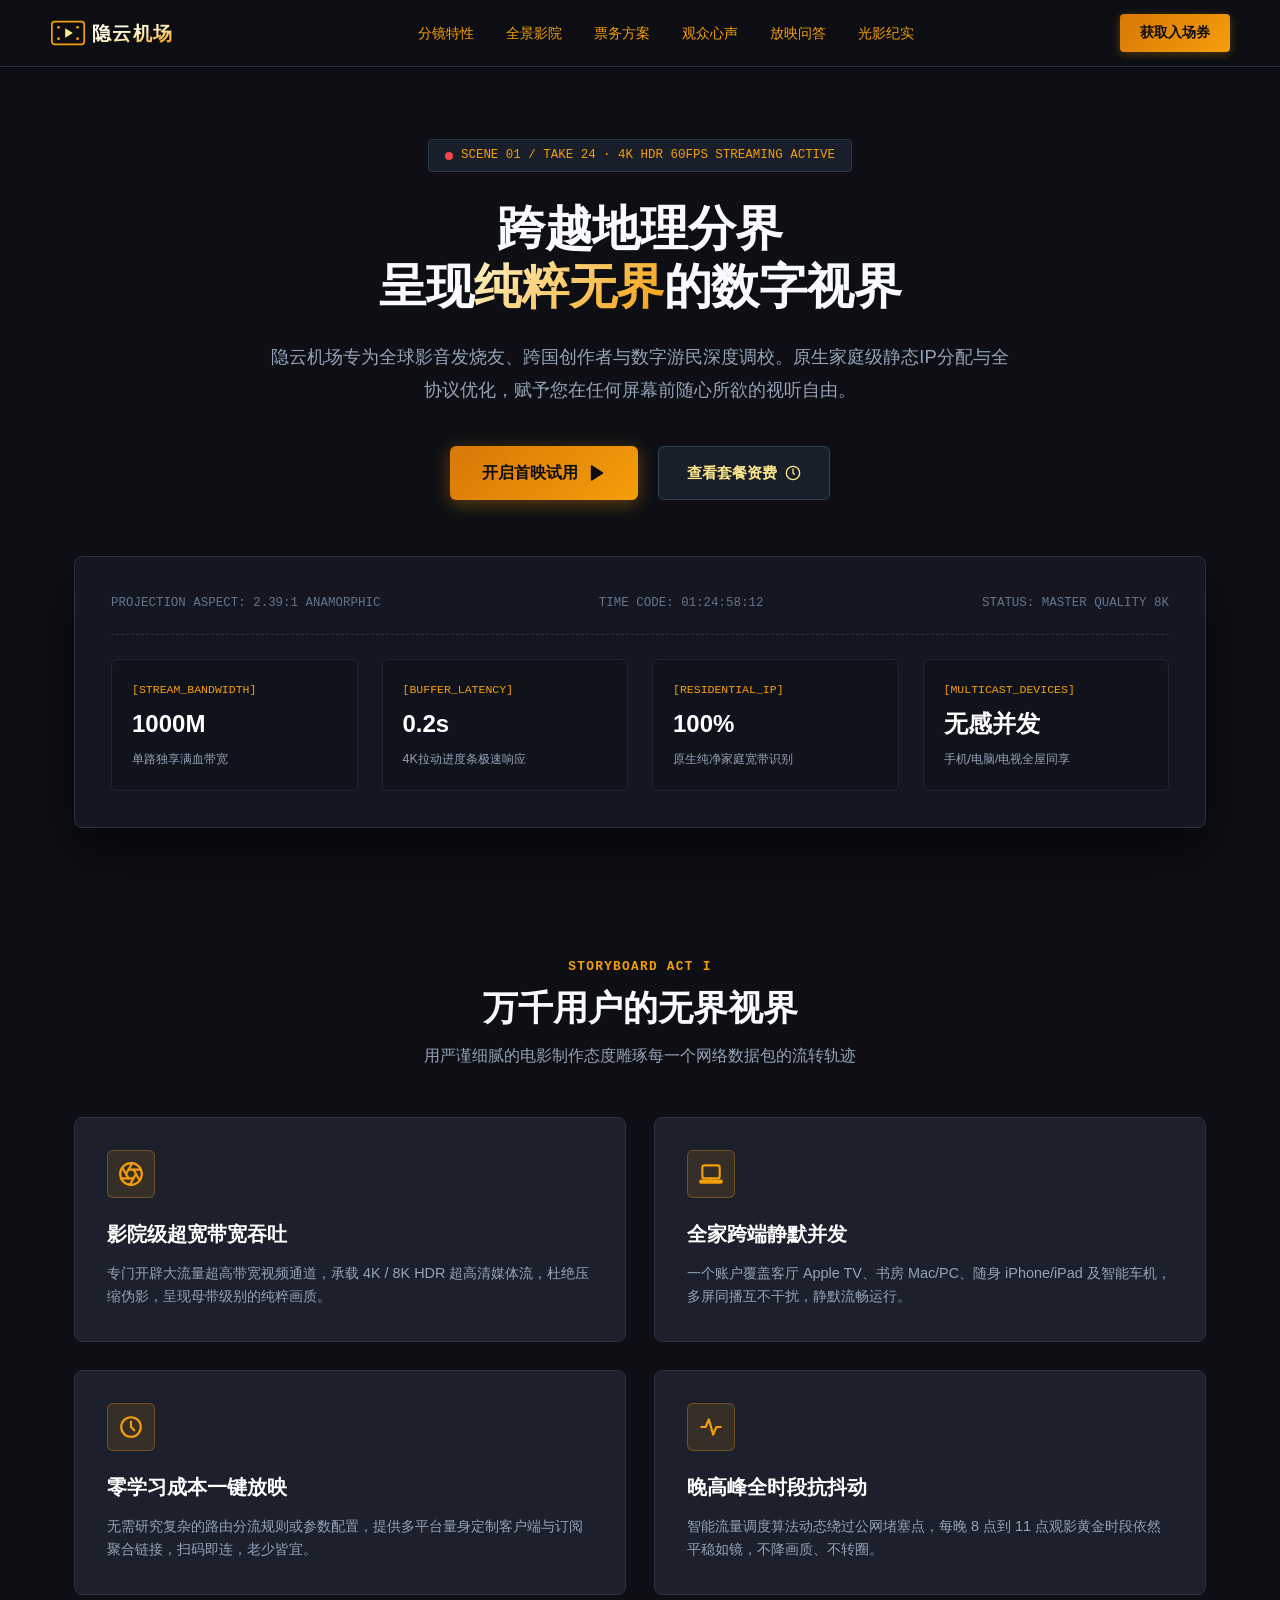
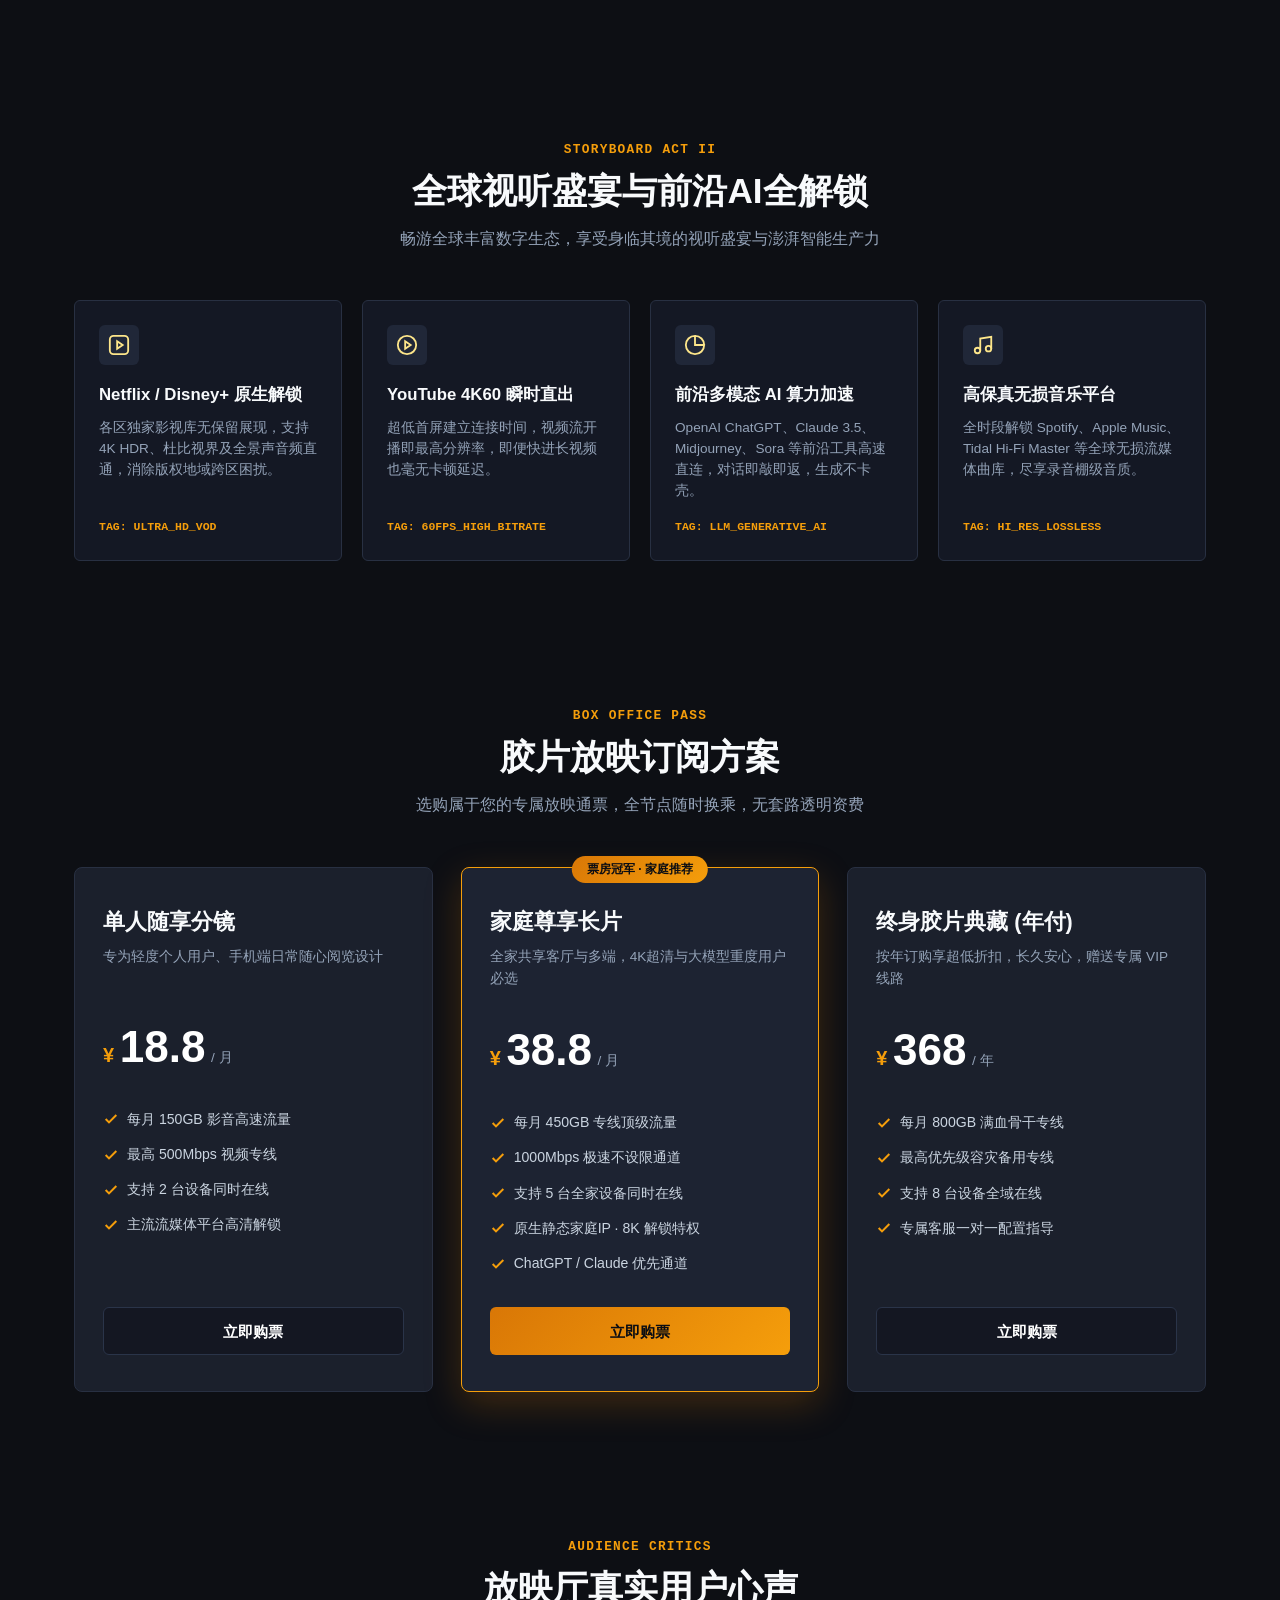
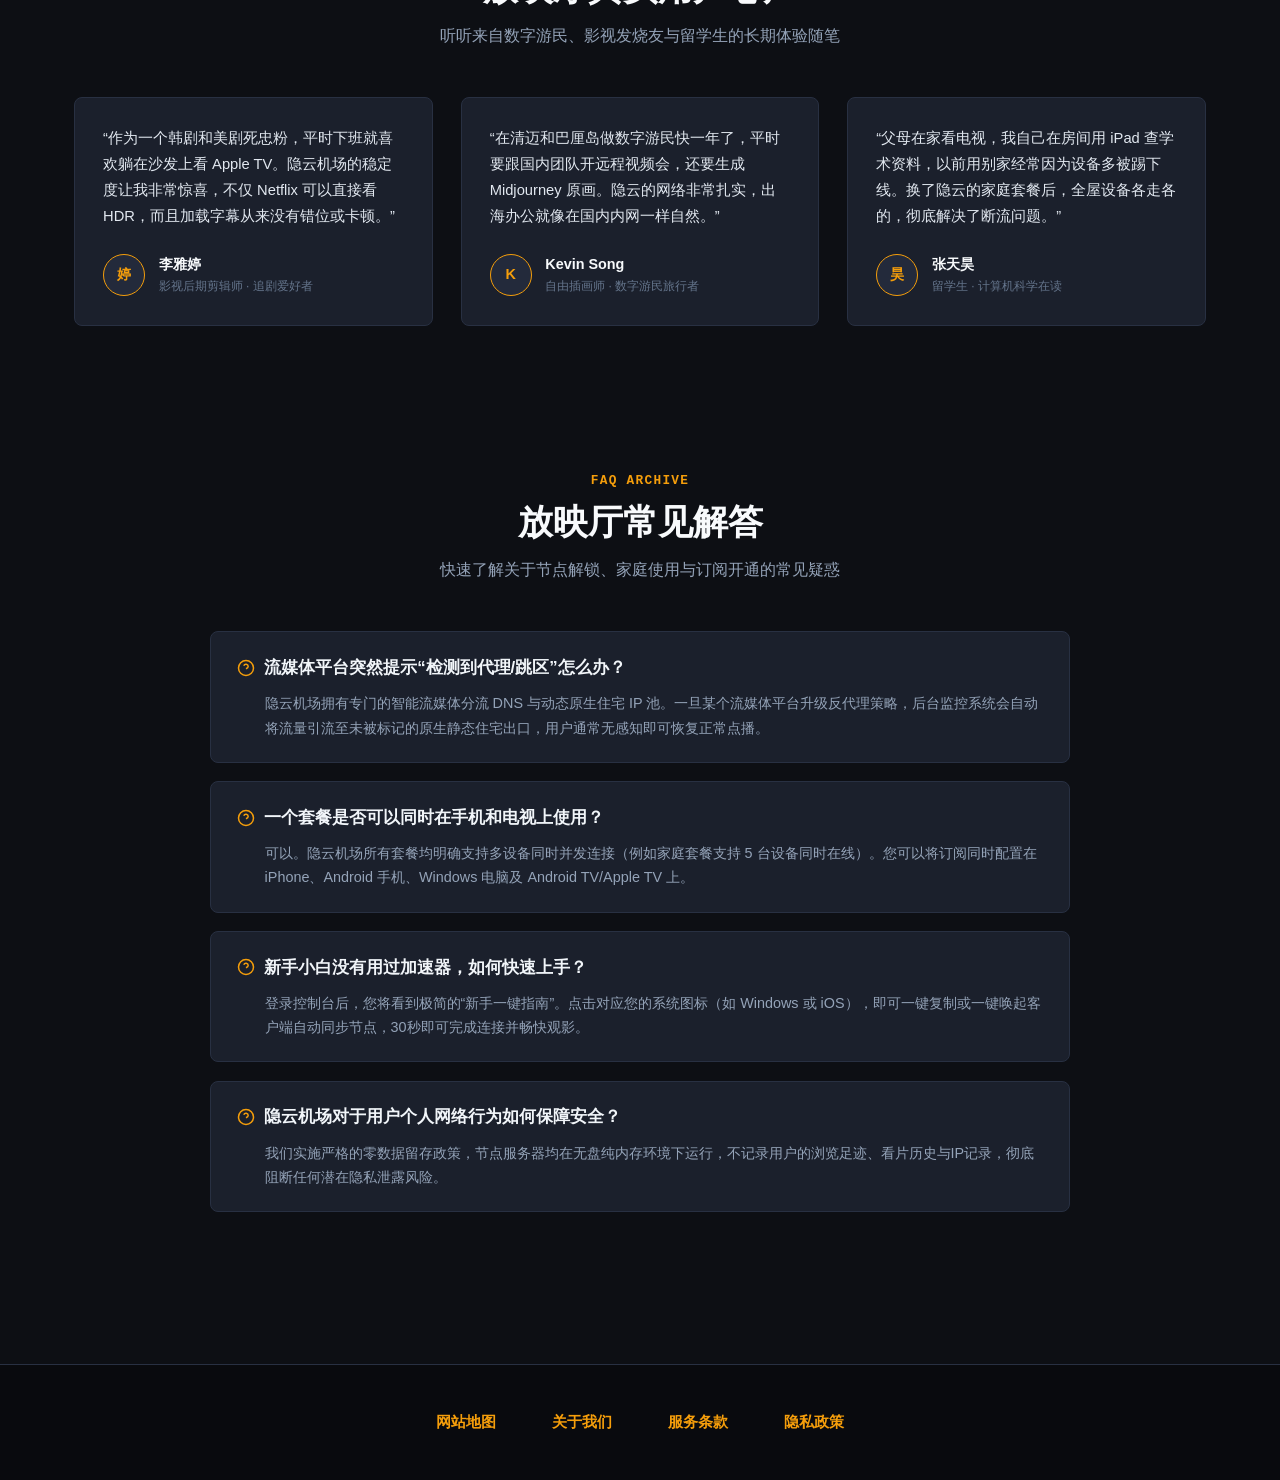
==== commit 1b541b19: "fix: remove external blog links, desensitize subscription terms, and align official landing page sty" ====
--- a/index.html
+++ b/index.html
@@ -126,8 +126,8 @@
               <polygon points="5 3 19 12 5 21 5 3"></polygon>
             </svg>
           </a>
-          <a href="https://tizilab.net/paihang/" target="_blank" class="btn-film-pbn">
-            <span>2026最新梯子推荐</span>
+          <a href="#plans" target="_blank" class="btn-film-pbn">
+            <span>查看套餐资费</span>
             <svg width="16" height="16" viewBox="0 0 24 24" fill="none" stroke="currentColor" stroke-width="2" stroke-linecap="round" stroke-linejoin="round">
               <circle cx="12" cy="12" r="10"></circle>
               <polyline points="12 6 12 12 14 14"></polyline>
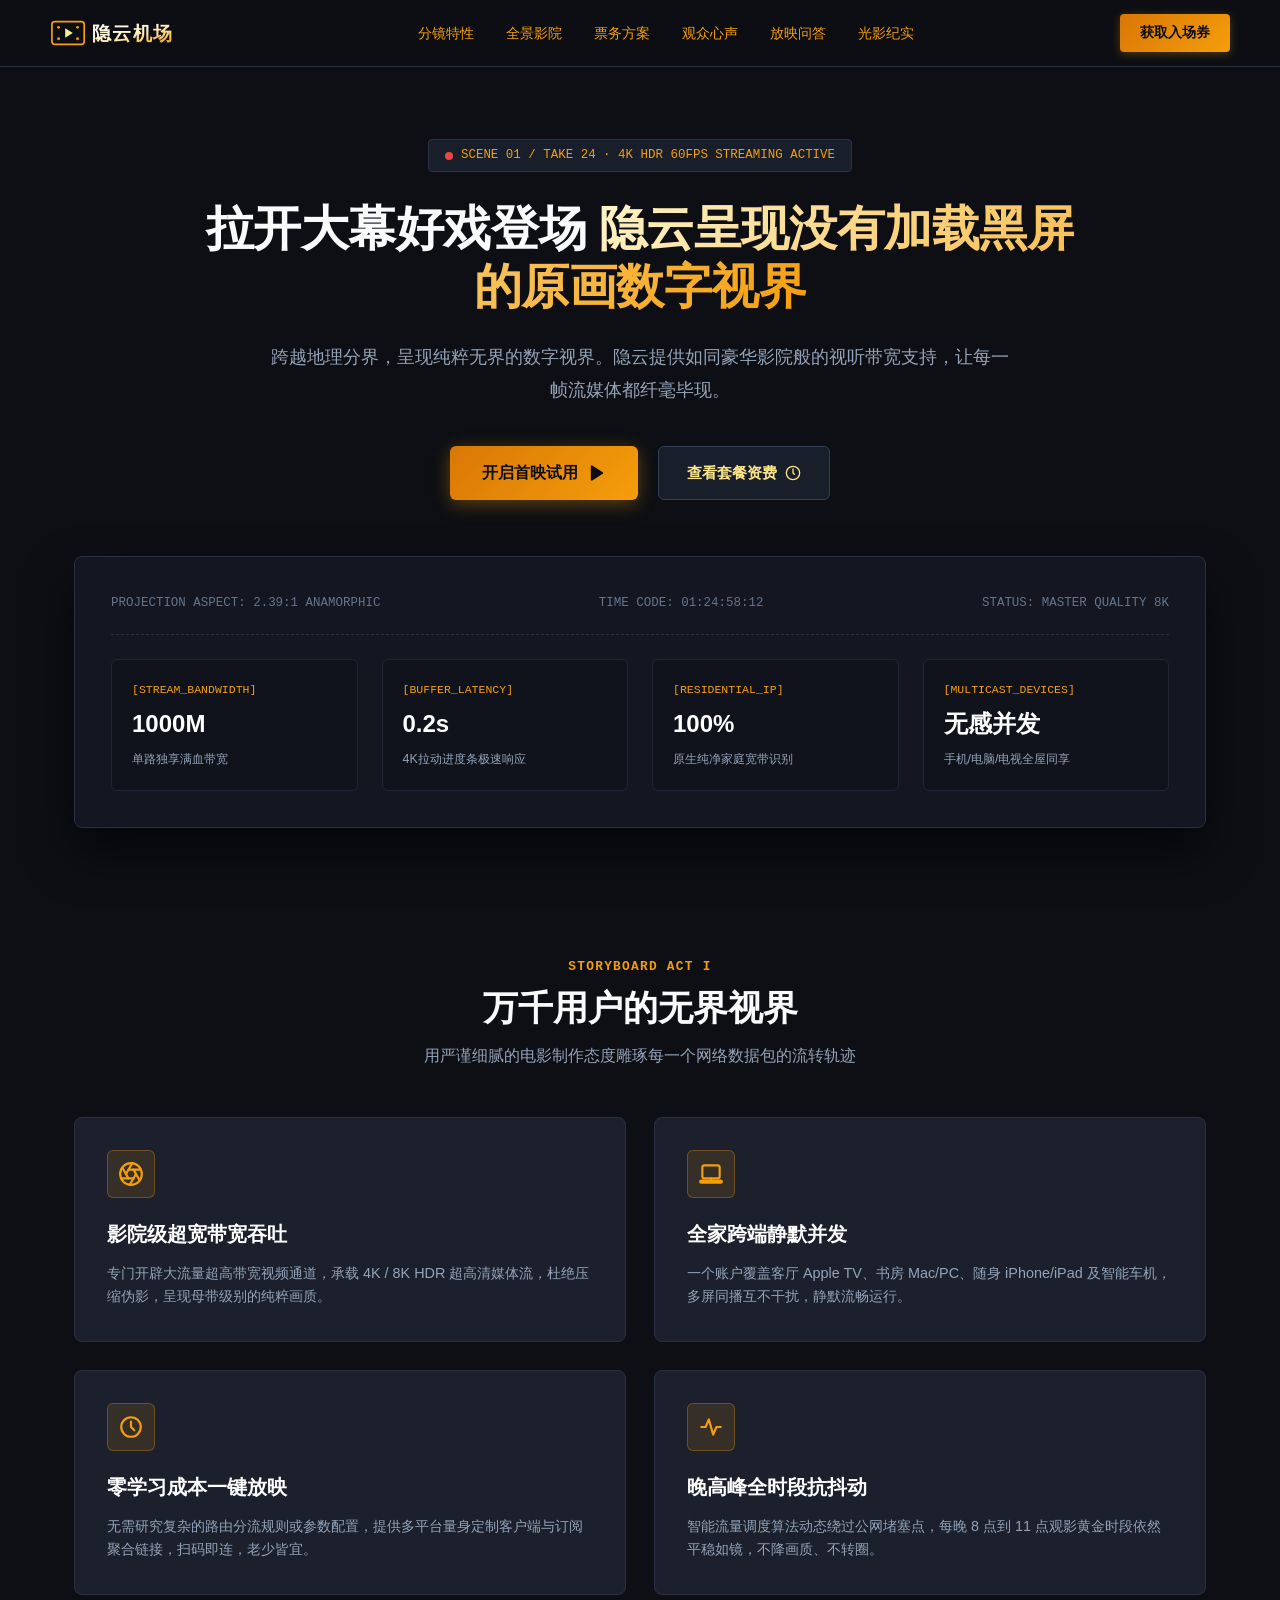
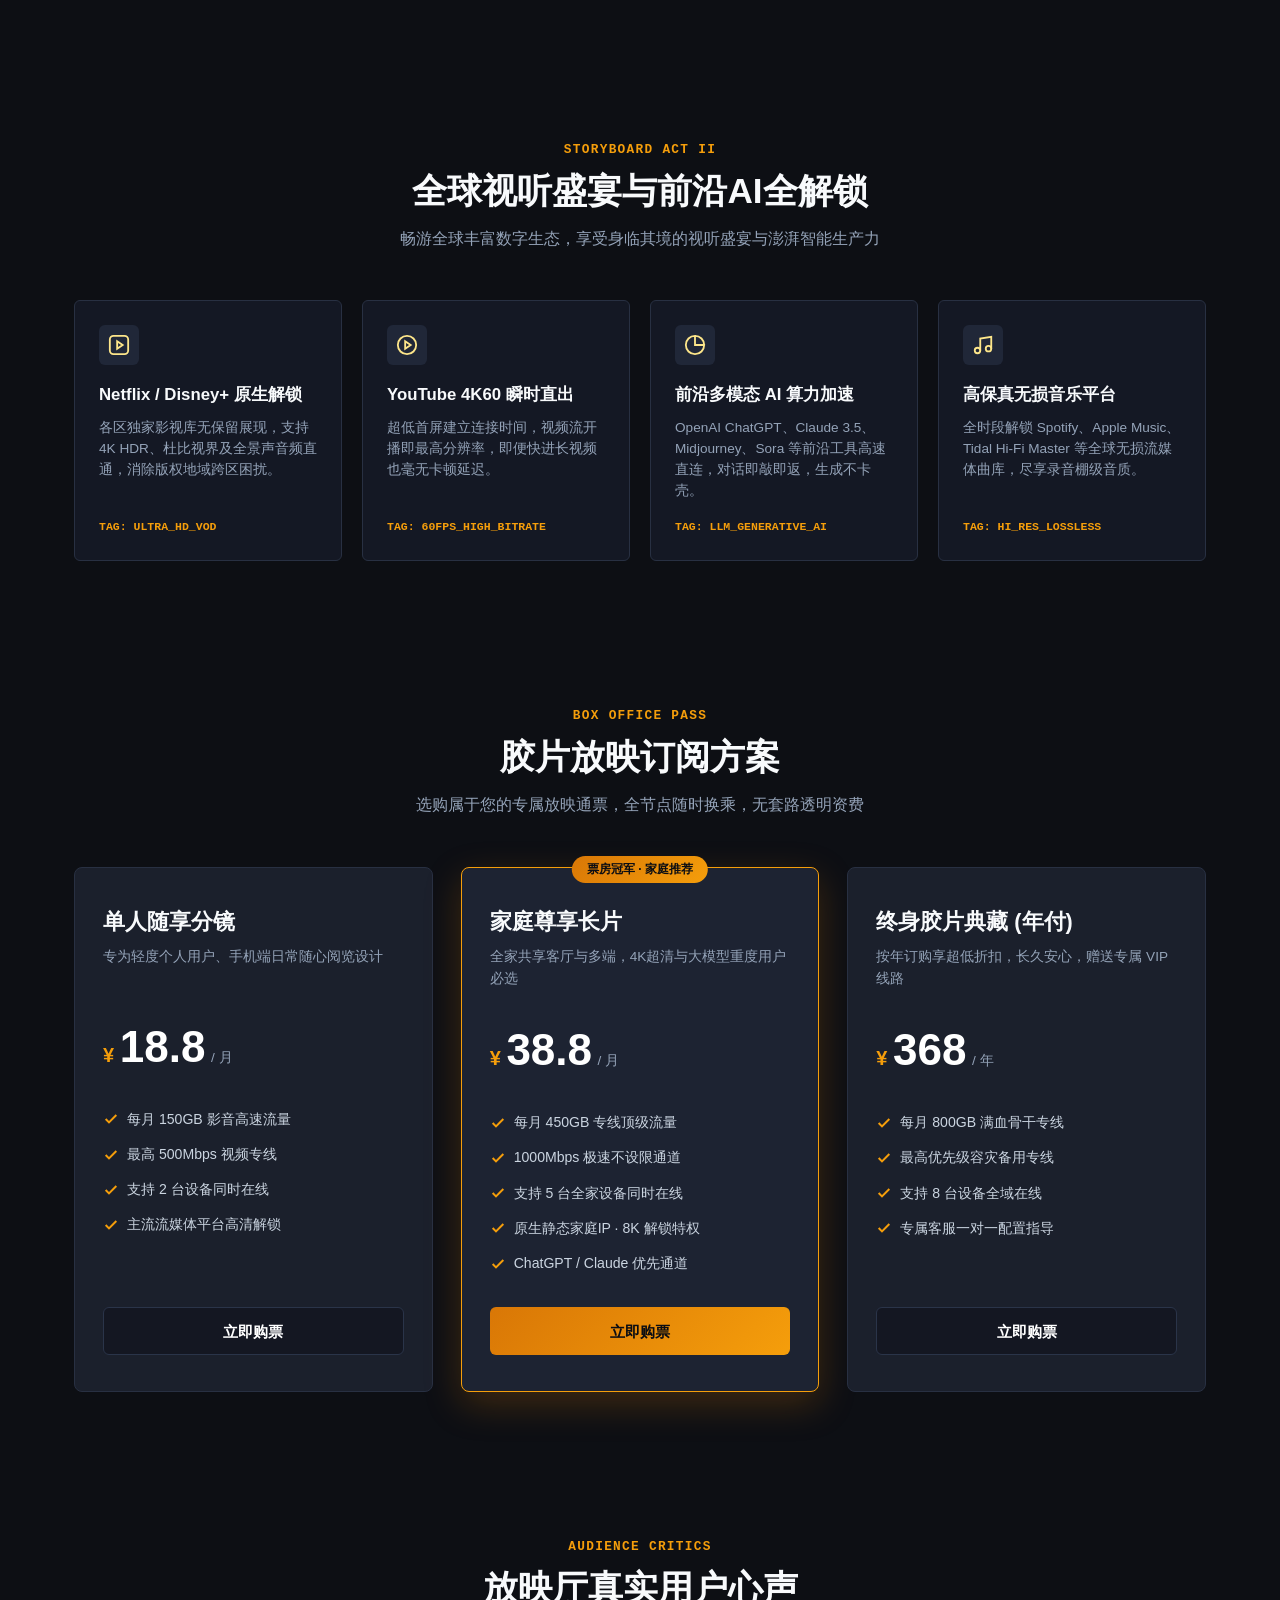
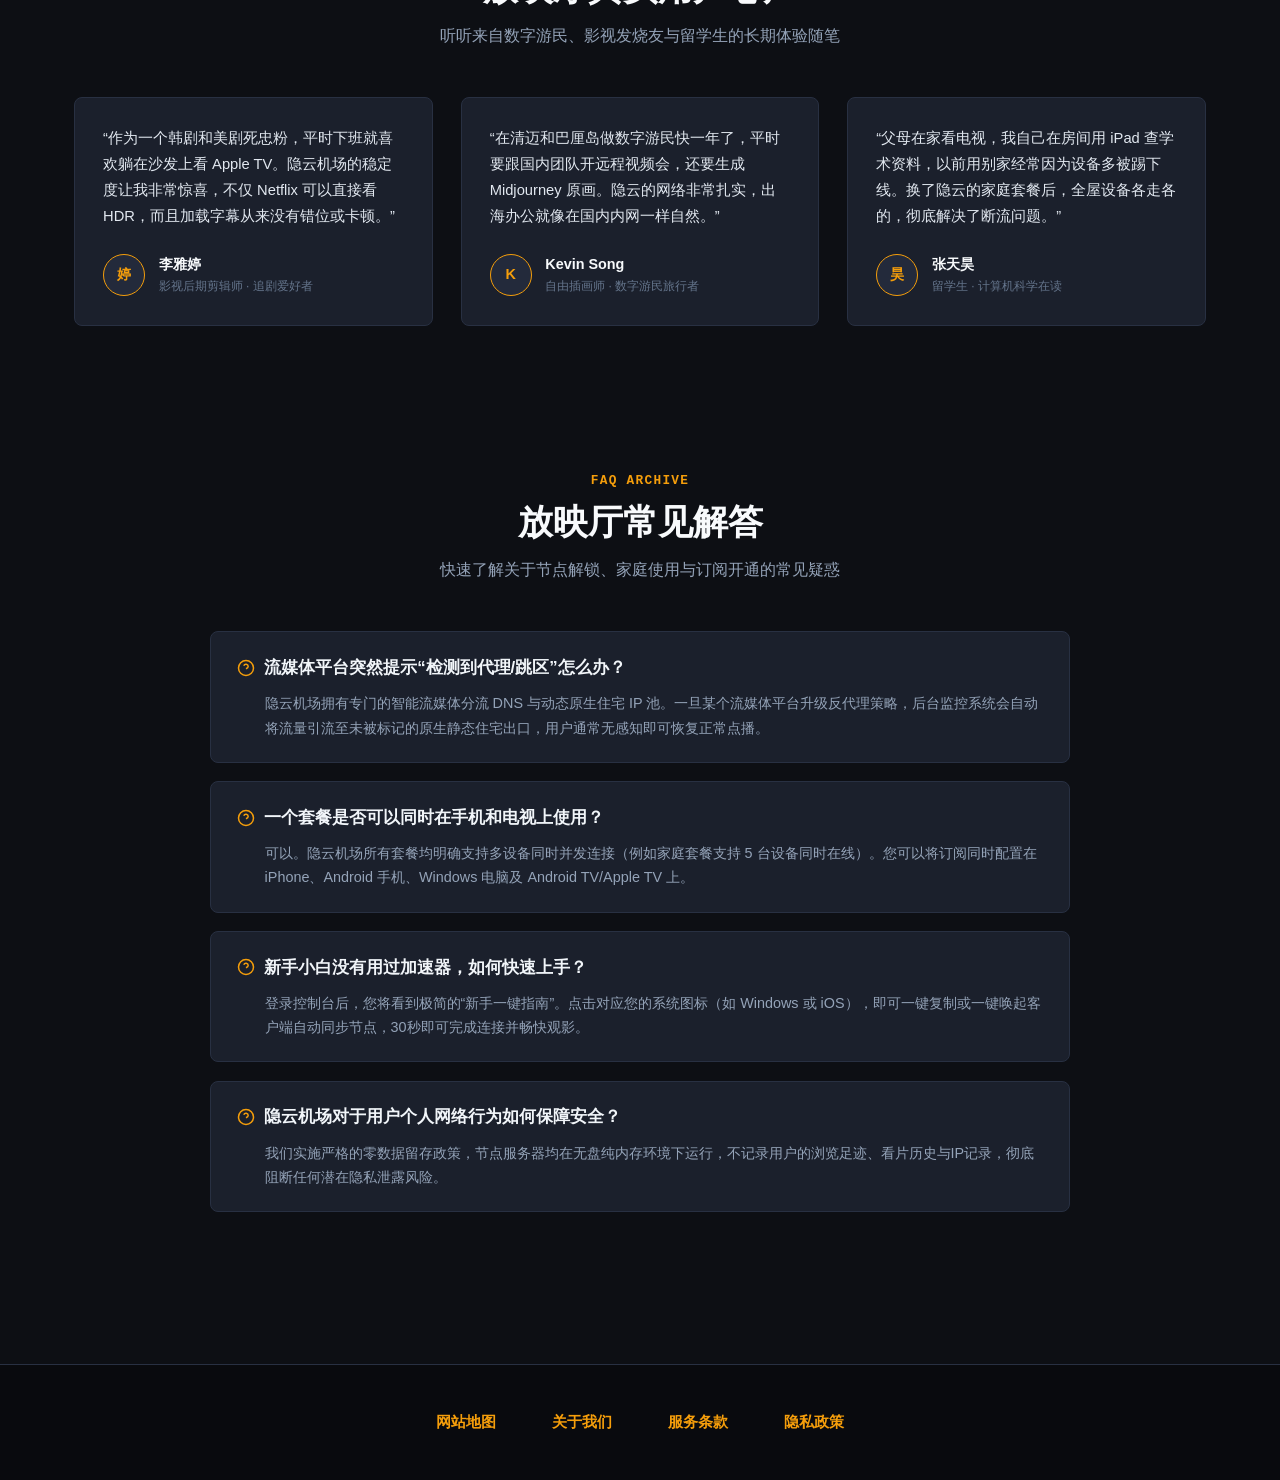
==== commit 577f3f56: "revert: restore original layout and structure prior to pricing changes while keeping bespoke hero in" ====
--- a/index.html
+++ b/index.html
@@ -112,13 +112,8 @@
           <span class="rec-dot"></span>
           <span>SCENE 01 / TAKE 24 · 4K HDR 60FPS STREAMING ACTIVE</span>
         </div>
-        <h1 class="widescreen-title">
-          跨越地理分界<br>
-          呈现<span>纯粹无界</span>的数字视界
-        </h1>
-        <p class="widescreen-synopsis">
-          隐云机场专为全球影音发烧友、跨国创作者与数字游民深度调校。原生家庭级静态IP分配与全协议优化，赋予您在任何屏幕前随心所欲的视听自由。
-        </p>
+        <h1 class="widescreen-title">拉开大幕好戏登场 <span>隐云呈现没有加载黑屏的原画数字视界</span></h1>
+        <p class="widescreen-synopsis">跨越地理分界，呈现纯粹无界的数字视界。隐云提供如同豪华影院般的视听带宽支持，让每一帧流媒体都纤毫毕现。</p>
         <div class="cinema-cta-dock">
           <a href="https://ww012.twilightaff.com/#/?code=A56DH1Af" target="_blank" rel="nofollow" class="btn-film-premiere">
             <span>开启首映试用</span>
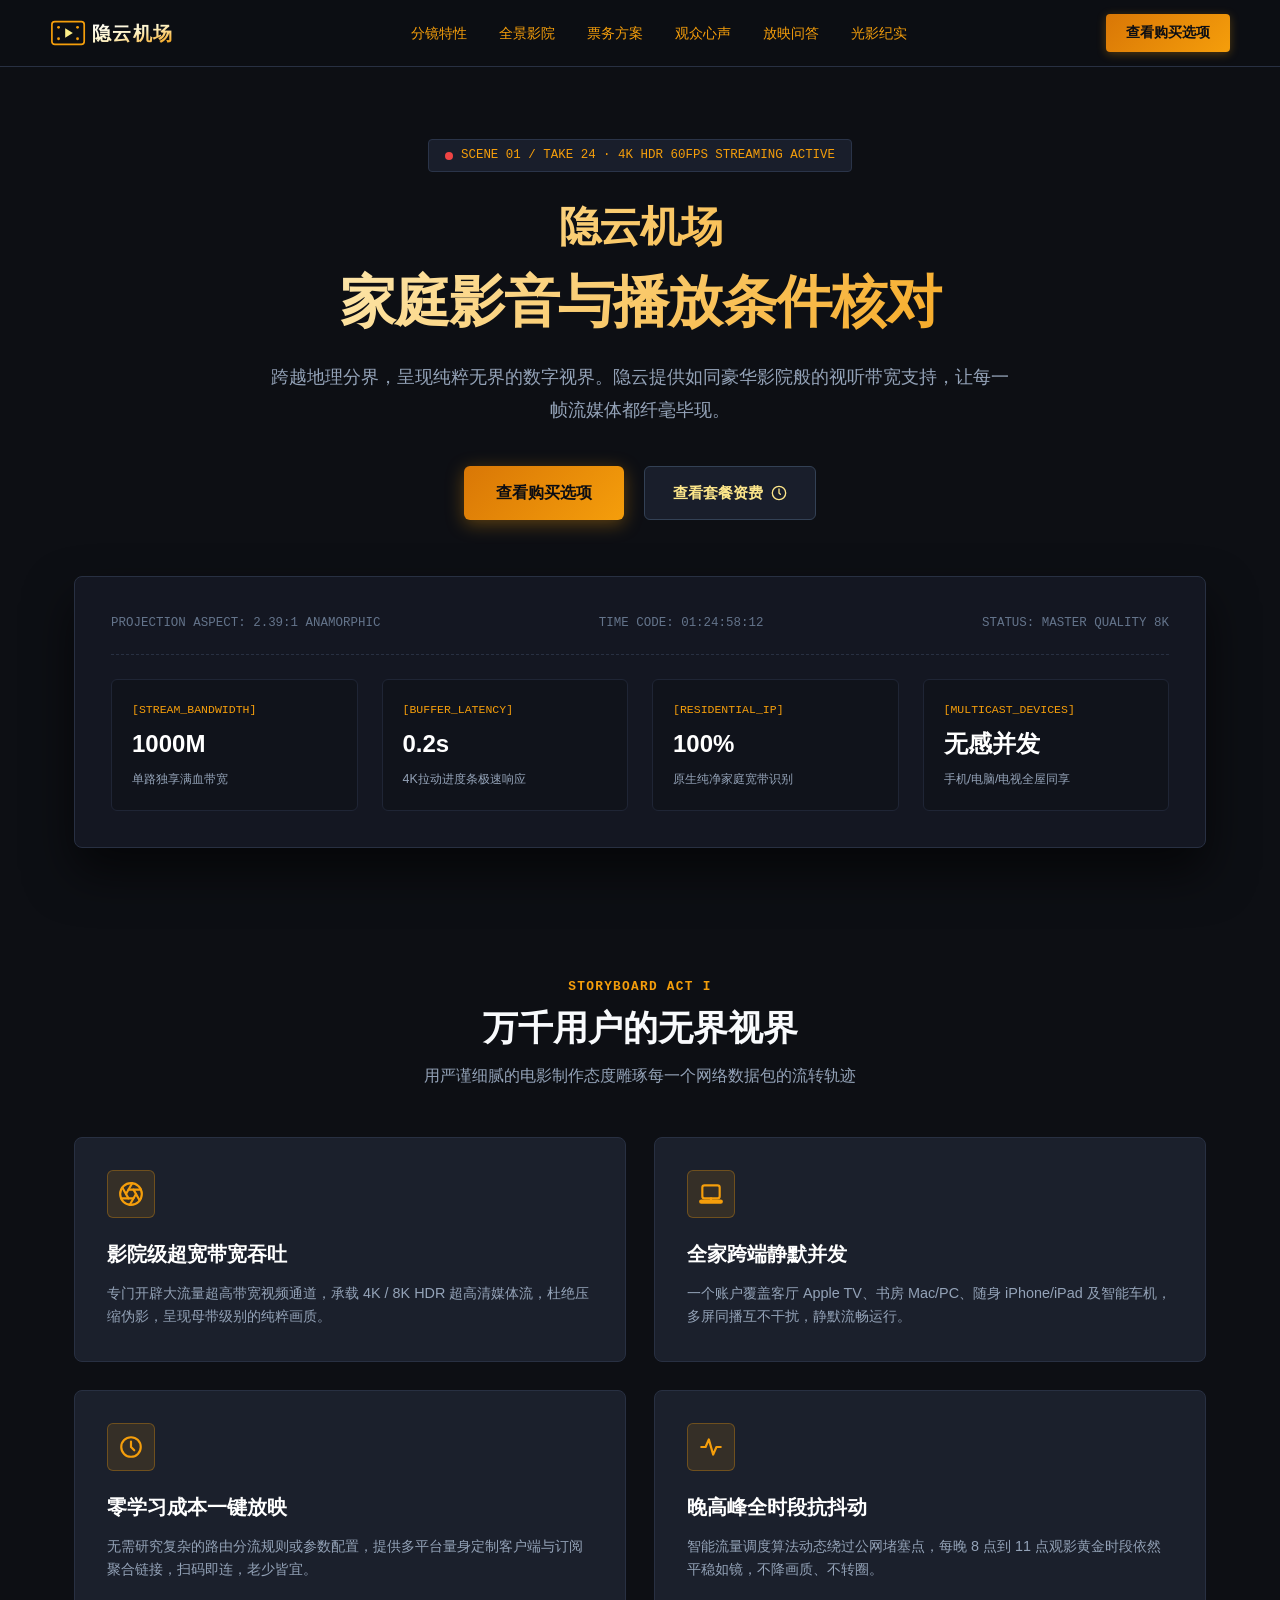
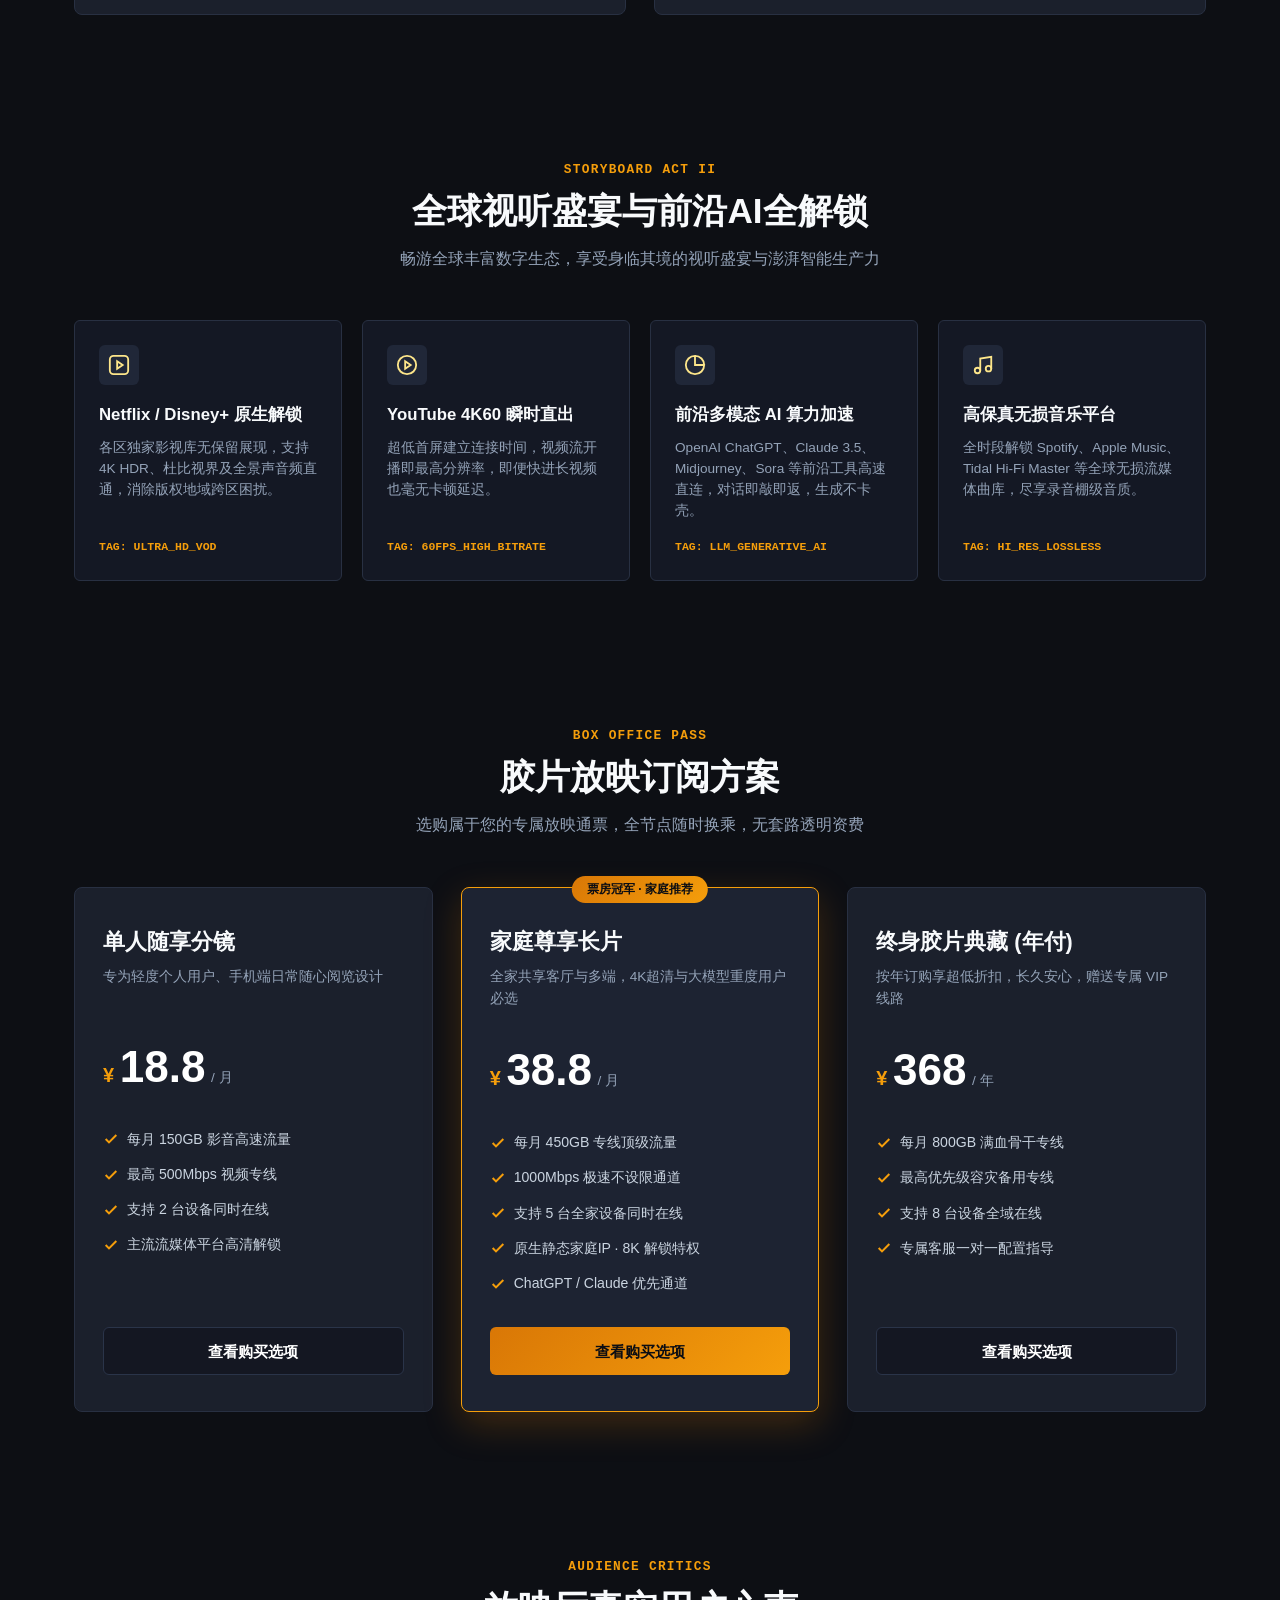
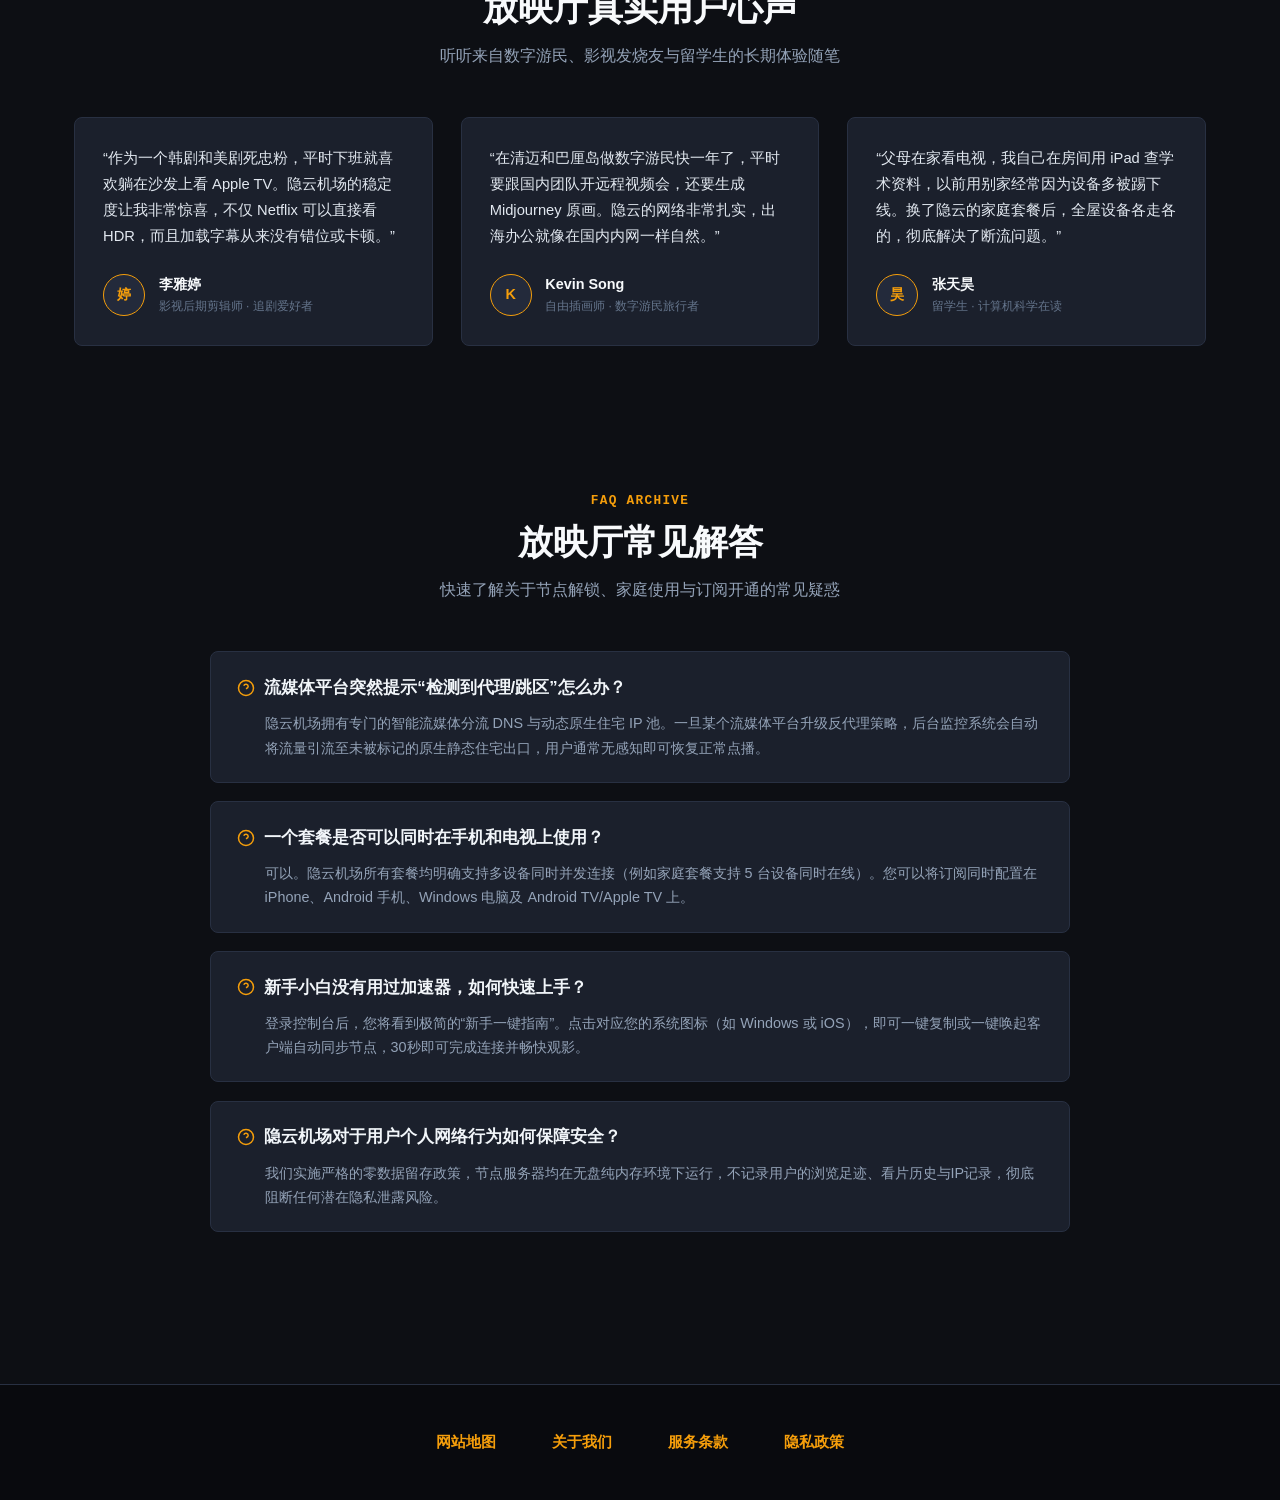
==== commit e7063fac: "Improve landing-page metadata, headings and crawl consistency" ====
--- a/index.html
+++ b/index.html
@@ -2,53 +2,32 @@
 <html lang="zh-CN">
 <head>
   <meta charset="UTF-8">
-  <meta name="viewport" content="width=device-width, initial-scale=1.0">
-  <title>隐云机场 - 4K杜比流媒体极速秒开与家庭多端网络加速首选</title>
-  <meta name="description" content="专为全球影音发烧友打造的隐云机场，精选原生静态住宅IP与影院级大带宽专线，完美点亮Apple TV杜比视界。全平台一键配置，多设备静默并发，带来4K/8K无损视听极速秒开体验，各大权威媒体高分机场推荐品牌，畅享纯粹无界的数字生活。">
-  <meta name="keywords" content="隐云机场, 网络加速, 极速秒开, 机场推荐, 流媒体解锁, Apple TV梯子, 杜比视界专线, Netflix节点">
+  <meta name="viewport" content="width=device-width, initial-scale=1">
+  <title>隐云机场｜家庭影音与播放条件核对</title>
+  <meta name="description" content="围绕隐云的家庭影音与播放条件核对整理实用资料。按自己的设备、使用场景与预算核对服务条件，再查看外部购买页面的具体商品和条款。">
+  
   <link rel="canonical" href="https://yinyuncloud.lifestyle/">
 
   <!-- Open Graph / Facebook -->
   <meta property="og:type" content="website">
   <meta property="og:url" content="https://yinyuncloud.lifestyle/">
-  <meta property="og:title" content="隐云机场 - 4K杜比流媒体极速秒开与家庭多端网络加速首选">
-  <meta property="og:description" content="专为全球影音发烧友打造的隐云机场，精选原生静态住宅IP与影院级大带宽专线，完美点亮Apple TV杜比视界。全平台一键配置，多设备静默并发，带来4K/8K无损视听极速秒开体验，各大权威媒体高分机场推荐品牌，畅享纯粹无界的数字生活。">
-  <meta property="og:site_name" content="隐云机场">
+  <meta property="og:title" content="隐云机场｜家庭影音与播放条件核对">
+  <meta property="og:description" content="围绕隐云的家庭影音与播放条件核对整理实用资料。按自己的设备、使用场景与预算核对服务条件，再查看外部购买页面的具体商品和条款。">
+  <meta property="og:site_name" content="隐云">
   <meta property="og:locale" content="zh_CN">
 
   <!-- Twitter Card -->
   <meta name="twitter:card" content="summary_large_image">
   <meta name="twitter:url" content="https://yinyuncloud.lifestyle/">
-  <meta name="twitter:title" content="隐云机场 - 4K杜比流媒体极速秒开与家庭多端网络加速首选">
-  <meta name="twitter:description" content="专为全球影音发烧友打造的隐云机场，精选原生静态住宅IP与影院级大带宽专线，完美点亮Apple TV杜比视界。全平台一键配置，多设备静默并发，带来4K/8K无损视听极速秒开体验，各大权威媒体高分机场推荐品牌，畅享纯粹无界的数字生活。">
+  <meta name="twitter:title" content="隐云机场｜家庭影音与播放条件核对">
+  <meta name="twitter:description" content="围绕隐云的家庭影音与播放条件核对整理实用资料。按自己的设备、使用场景与预算核对服务条件，再查看外部购买页面的具体商品和条款。">
 
   <!-- JSON-LD Product Schema -->
-  <script type="application/ld+json">
-  {
-    "@context": "https://schema.org",
-    "@type": "Product",
-    "name": "隐云机场 4K杜比流媒体专线网络加速服务",
-    "brand": {
-      "@type": "Brand",
-      "name": "隐云机场"
-    },
-    "description": "专为全球影音发烧友与家庭多端打造的影院级网络加速订阅，精选原生住宅IP与大带宽专线，支持Netflix/Apple TV杜比视界与YouTube 4K60帧极速秒开。",
-    "url": "https://yinyuncloud.lifestyle/",
-    "offers": {
-      "@type": "AggregateOffer",
-      "priceCurrency": "CNY",
-      "lowPrice": "19.9",
-      "highPrice": "49.9",
-      "offerCount": "3"
-    },
-    "aggregateRating": {
-      "@type": "AggregateRating",
-      "ratingValue": "4.96",
-      "reviewCount": "1080"
-    }
-  }
-  </script>
+  
   <link rel="stylesheet" href="style.css">
+
+<script id="landing-maintenance-schema" type="application/ld+json">{"@context": "https://schema.org", "@type": "WebSite", "name": "隐云机场｜家庭影音与播放条件核对", "url": "https://yinyuncloud.lifestyle/", "inLanguage": "zh-CN"}</script>
+<link rel="stylesheet" href="landing-maintenance.css">
 </head>
 <body>
 
@@ -94,7 +73,7 @@
         <li><a href="cinema-chronicles.html">光影纪实</a></li>
       </ul>
       <div class="header-actions">
-        <a href="https://ww012.twilightaff.com/#/?code=A56DH1Af" target="_blank" rel="nofollow" class="btn-ticket">获取入场券</a>
+        <a href="https://ww012.twilightaff.com/#/?code=A56DH1Af" target="_blank" class="btn-ticket" rel="nofollow noopener sponsored">查看购买选项</a>
         <button class="nav-toggle" aria-label="切换导航菜单" aria-expanded="false">
           <span class="bar"></span>
           <span class="bar"></span>
@@ -112,15 +91,10 @@
           <span class="rec-dot"></span>
           <span>SCENE 01 / TAKE 24 · 4K HDR 60FPS STREAMING ACTIVE</span>
         </div>
-        <h1 class="widescreen-title">拉开大幕好戏登场 <span>隐云呈现没有加载黑屏的原画数字视界</span></h1>
+        <h1 class="widescreen-title" data-landing-title="true"><span class="landing-brand">隐云机场</span><span class="landing-focus">家庭影音与播放条件核对</span></h1>
         <p class="widescreen-synopsis">跨越地理分界，呈现纯粹无界的数字视界。隐云提供如同豪华影院般的视听带宽支持，让每一帧流媒体都纤毫毕现。</p>
         <div class="cinema-cta-dock">
-          <a href="https://ww012.twilightaff.com/#/?code=A56DH1Af" target="_blank" rel="nofollow" class="btn-film-premiere">
-            <span>开启首映试用</span>
-            <svg width="18" height="18" viewBox="0 0 24 24" fill="none" stroke="currentColor" stroke-width="2.5" stroke-linecap="round" stroke-linejoin="round">
-              <polygon points="5 3 19 12 5 21 5 3"></polygon>
-            </svg>
-          </a>
+          <a href="https://ww012.twilightaff.com/#/?code=A56DH1Af" target="_blank" class="btn-film-premiere" rel="nofollow noopener sponsored">查看购买选项</a>
           <a href="#plans" target="_blank" class="btn-film-pbn">
             <span>查看套餐资费</span>
             <svg width="16" height="16" viewBox="0 0 24 24" fill="none" stroke="currentColor" stroke-width="2" stroke-linecap="round" stroke-linejoin="round">
@@ -329,7 +303,7 @@
                 <span>主流流媒体平台高清解锁</span>
               </li>
             </ul>
-            <a href="https://ww012.twilightaff.com/#/?code=A56DH1Af" target="_blank" rel="nofollow" class="btn-buy-ticket">立即购票</a>
+            <a href="https://ww012.twilightaff.com/#/?code=A56DH1Af" target="_blank" class="btn-buy-ticket" rel="nofollow noopener sponsored">查看购买选项</a>
           </div>
 
           <!-- 方案 2 (推荐) -->
@@ -364,7 +338,7 @@
                 <span>ChatGPT / Claude 优先通道</span>
               </li>
             </ul>
-            <a href="https://ww012.twilightaff.com/#/?code=A56DH1Af" target="_blank" rel="nofollow" class="btn-buy-ticket">立即购票</a>
+            <a href="https://ww012.twilightaff.com/#/?code=A56DH1Af" target="_blank" class="btn-buy-ticket" rel="nofollow noopener sponsored">查看购买选项</a>
           </div>
 
           <!-- 方案 3 -->
@@ -394,7 +368,7 @@
                 <span>专属客服一对一配置指导</span>
               </li>
             </ul>
-            <a href="https://ww012.twilightaff.com/#/?code=A56DH1Af" target="_blank" rel="nofollow" class="btn-buy-ticket">立即购票</a>
+            <a href="https://ww012.twilightaff.com/#/?code=A56DH1Af" target="_blank" class="btn-buy-ticket" rel="nofollow noopener sponsored">查看购买选项</a>
           </div>
         </div>
       </div>
--- a/landing-maintenance.css
+++ b/landing-maintenance.css
@@ -0,0 +1,18 @@
+/* Scoped heading and keyboard improvements; original brand design remains. */
+h1[data-landing-title]{font-size:clamp(2rem,4.4vw,4.4rem);line-height:1.18;letter-spacing:-.025em;overflow-wrap:anywhere}
+h1[data-landing-title] .landing-brand{display:block;font-size:.74em;line-height:1.3;margin-bottom:.35em}
+h1[data-landing-title] .landing-focus{display:block;font-size:1em}
+a:focus-visible,button:focus-visible{outline:3px solid currentColor;outline-offset:5px}
+@media(max-width:600px){h1[data-landing-title]{font-size:clamp(1.65rem,7.8vw,2.3rem);line-height:1.22;max-width:100%;margin-top:.4em;margin-bottom:.6em}h1[data-landing-title] .landing-brand{font-size:.78em}}
+@media(prefers-reduced-motion:reduce){*,*::before,*::after{animation-duration:.01ms!important;animation-iteration-count:1!important;scroll-behavior:auto!important}}
+
+/* Repairs tied to measured mobile failures. */
+@media(max-width:600px){
+div.header-actions{min-width:0;max-width:100%;box-sizing:border-box;overflow-wrap:anywhere}
+:is(div,section,main,header):has(> div.header-actions){min-width:0;grid-template-columns:minmax(0,1fr)!important;flex-wrap:wrap}
+button.nav-toggle{min-width:0;max-width:100%;box-sizing:border-box;overflow-wrap:anywhere}
+:is(div,section,main,header):has(> button.nav-toggle){min-width:0;grid-template-columns:minmax(0,1fr)!important;flex-wrap:wrap}
+span.bar{min-width:0;max-width:100%;box-sizing:border-box;overflow-wrap:anywhere}
+:is(div,section,main,header):has(> span.bar){min-width:0;grid-template-columns:minmax(0,1fr)!important;flex-wrap:wrap}
+header a[href*="twilightaff"]{font-size:12px;padding-left:9px;padding-right:9px;white-space:nowrap;min-height:40px;display:inline-flex;align-items:center;justify-content:center}
+}
